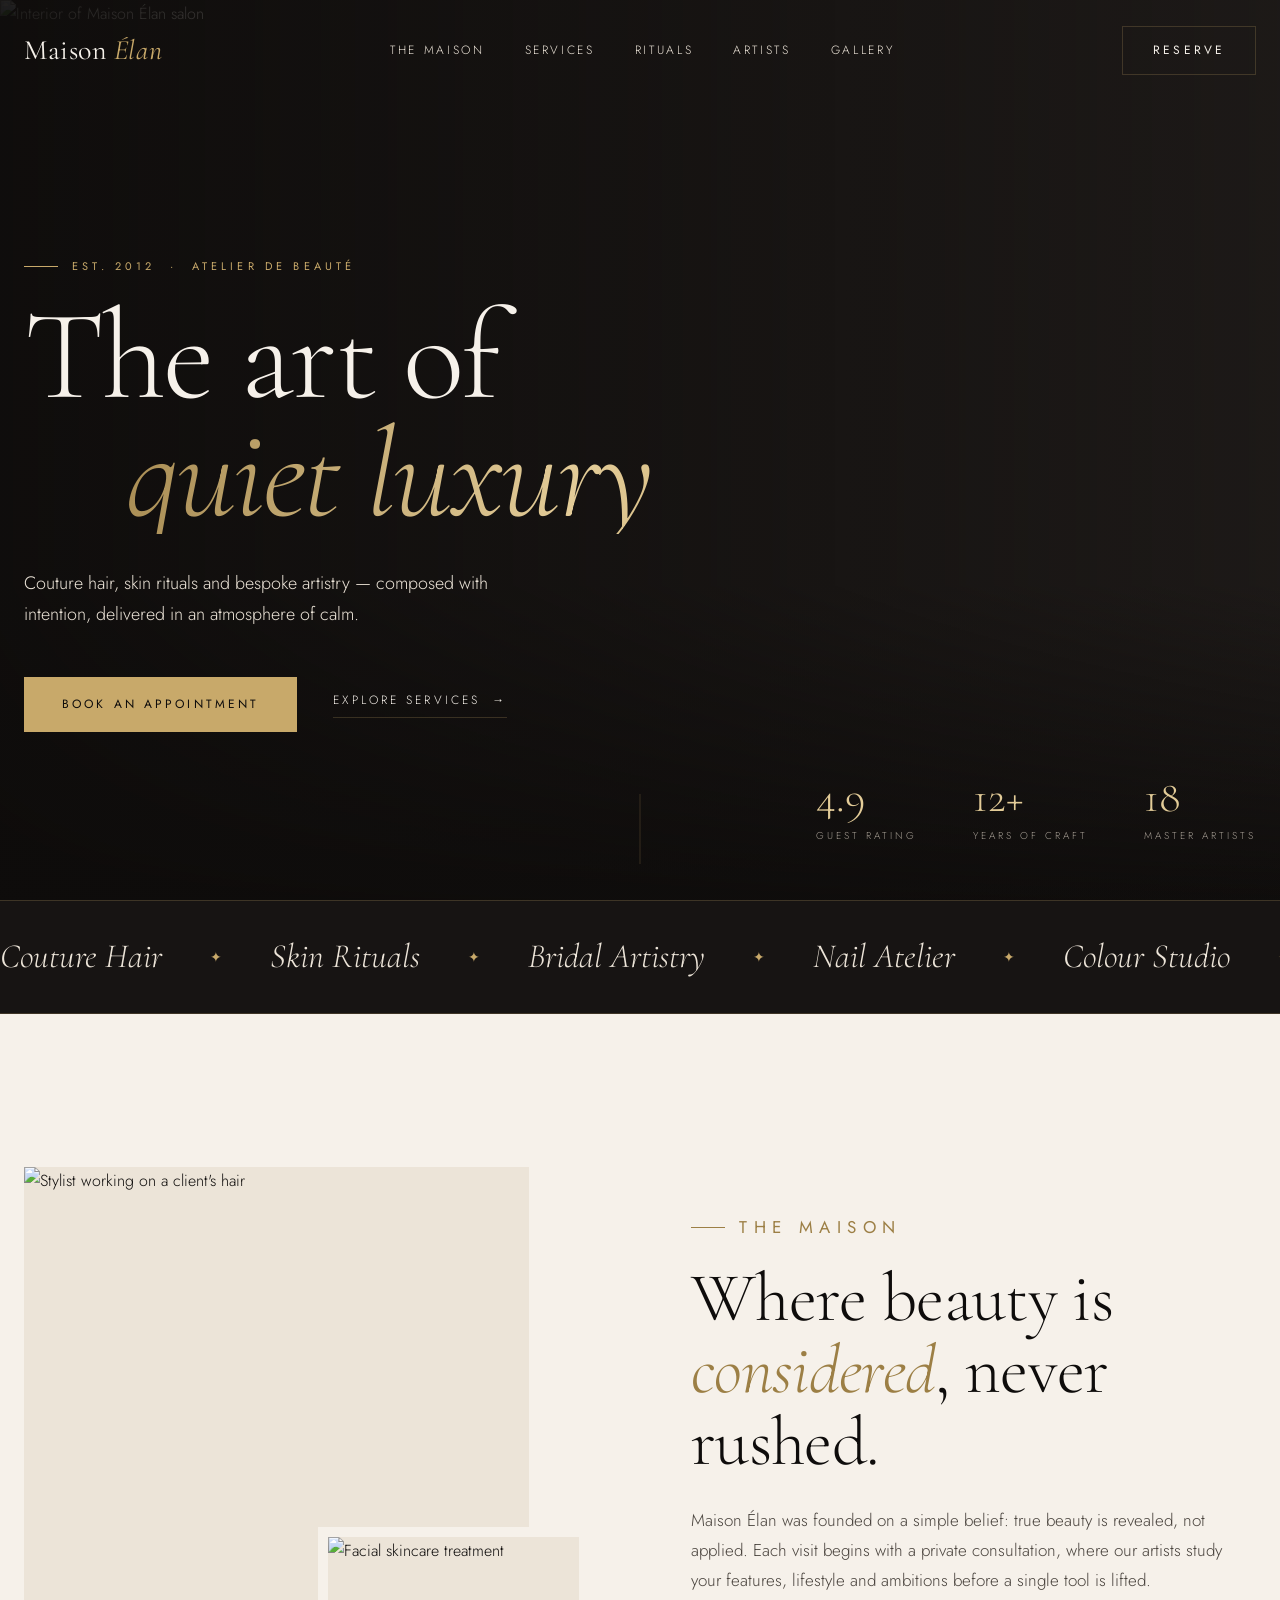
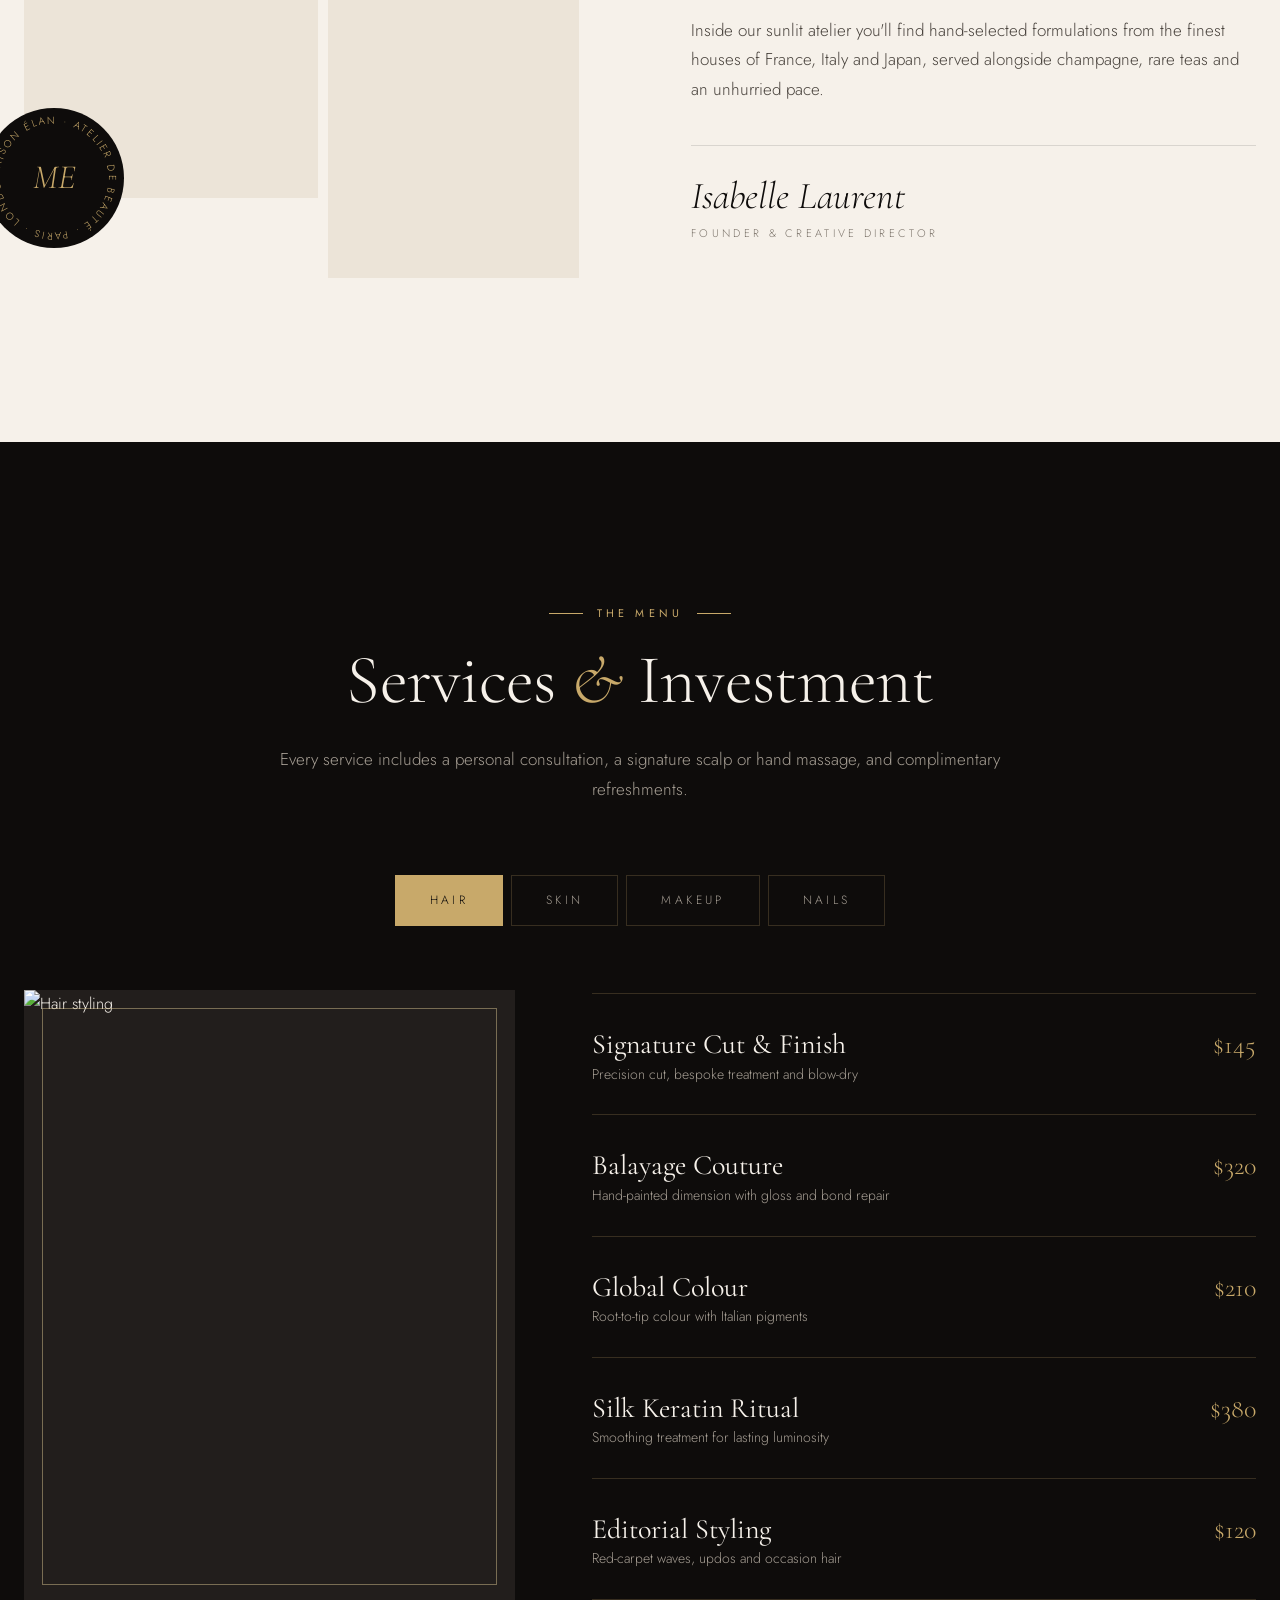
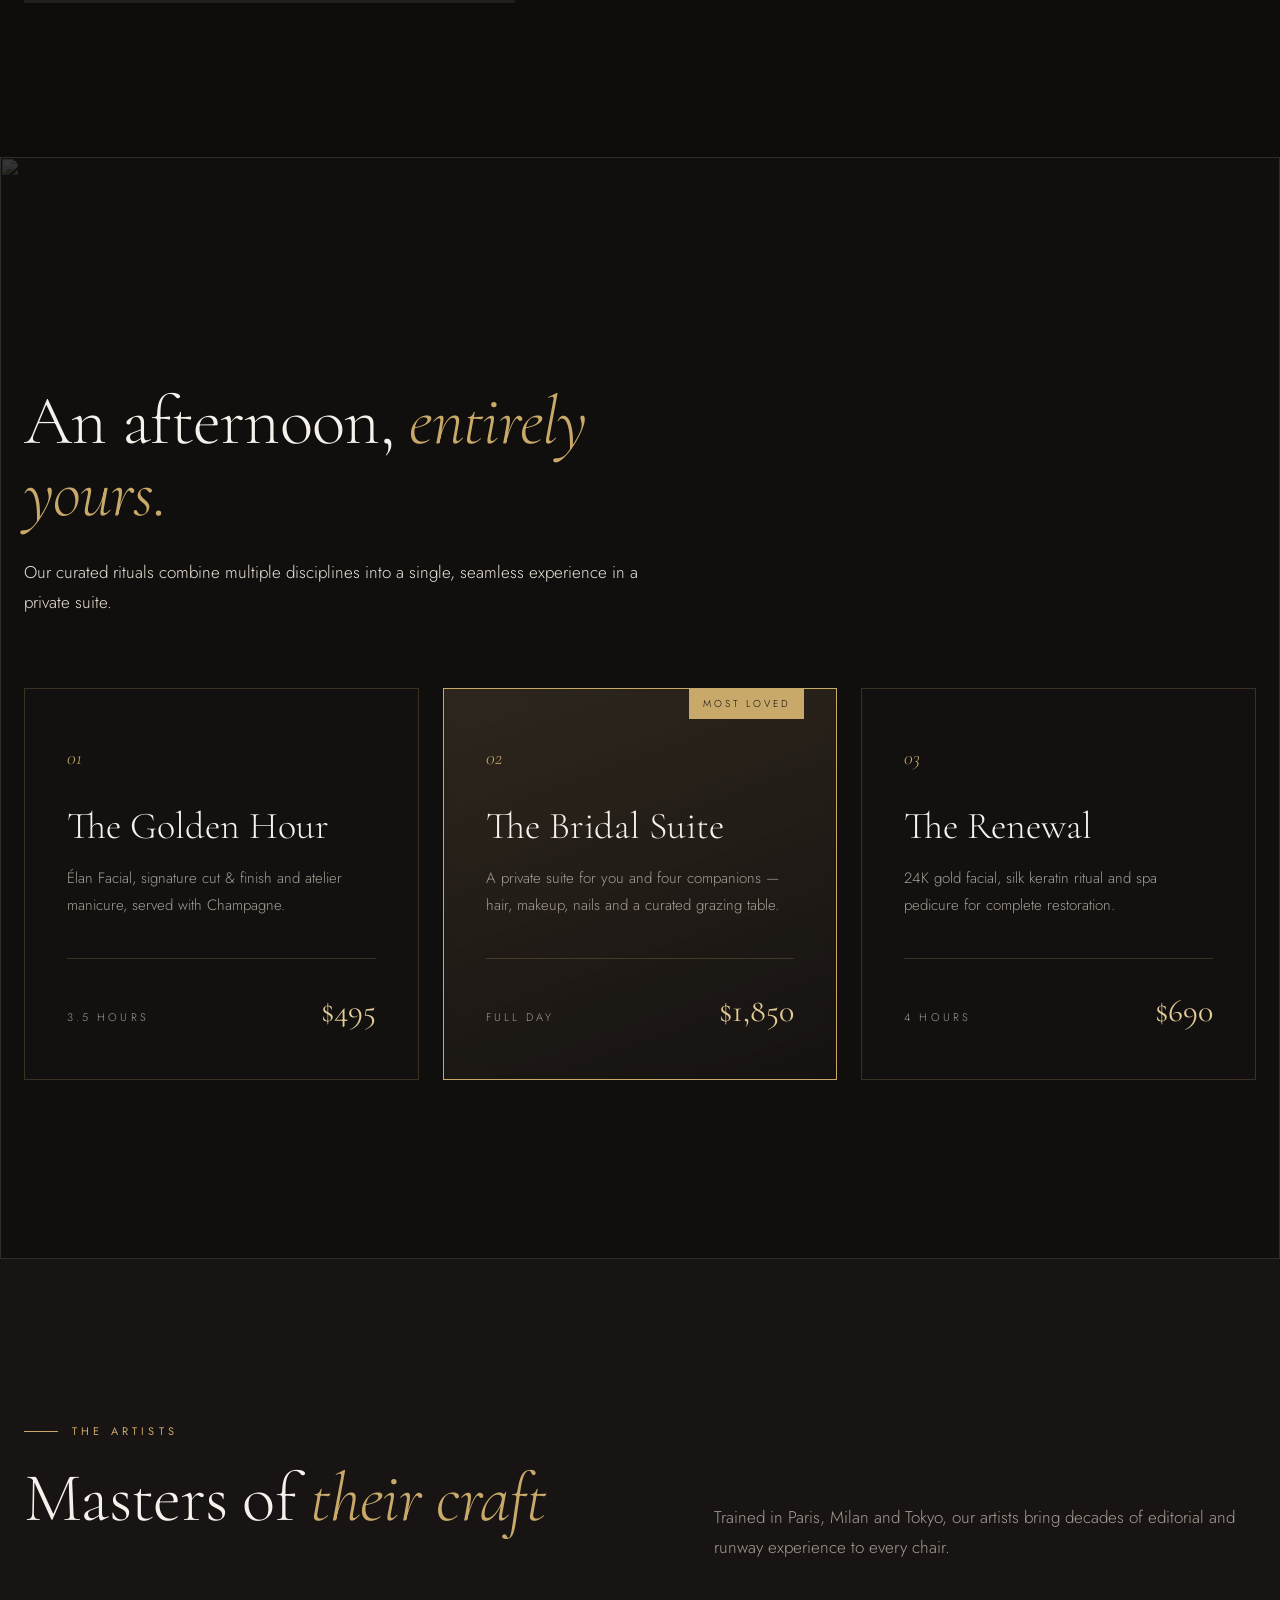
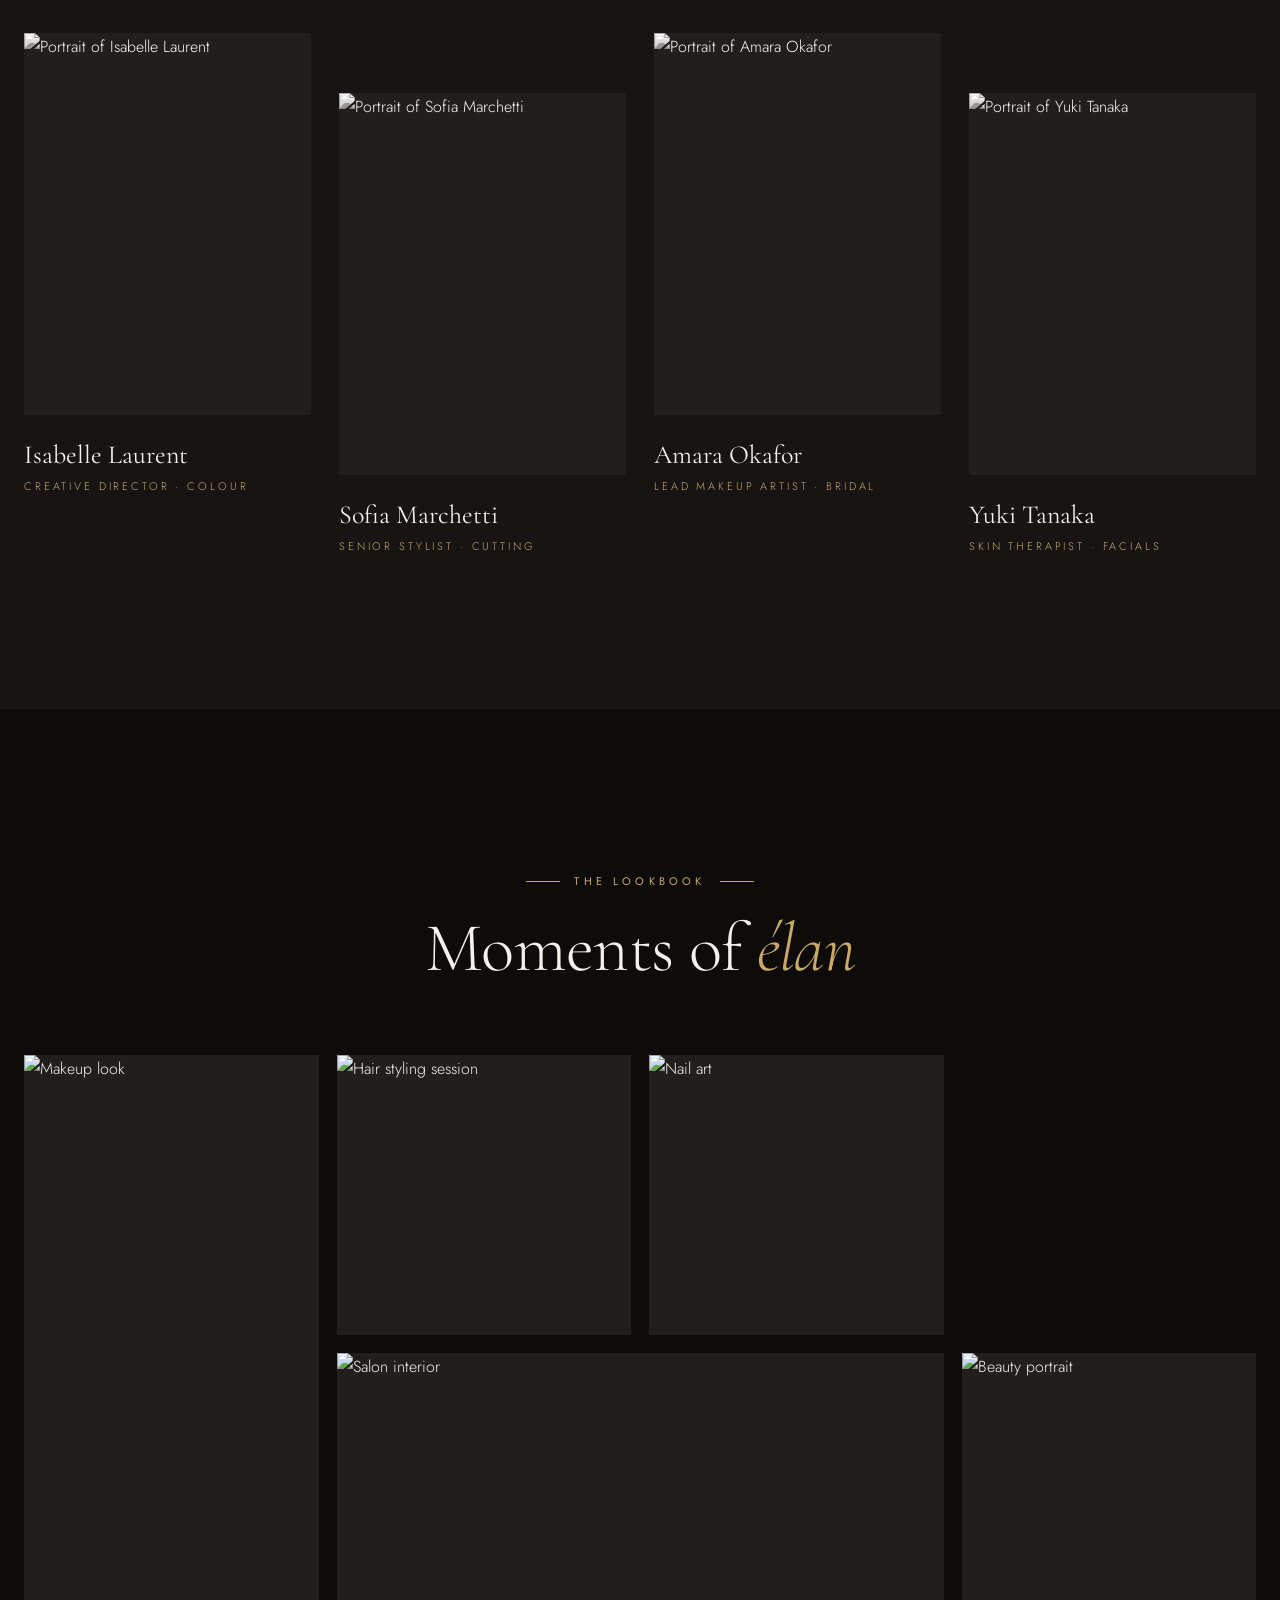
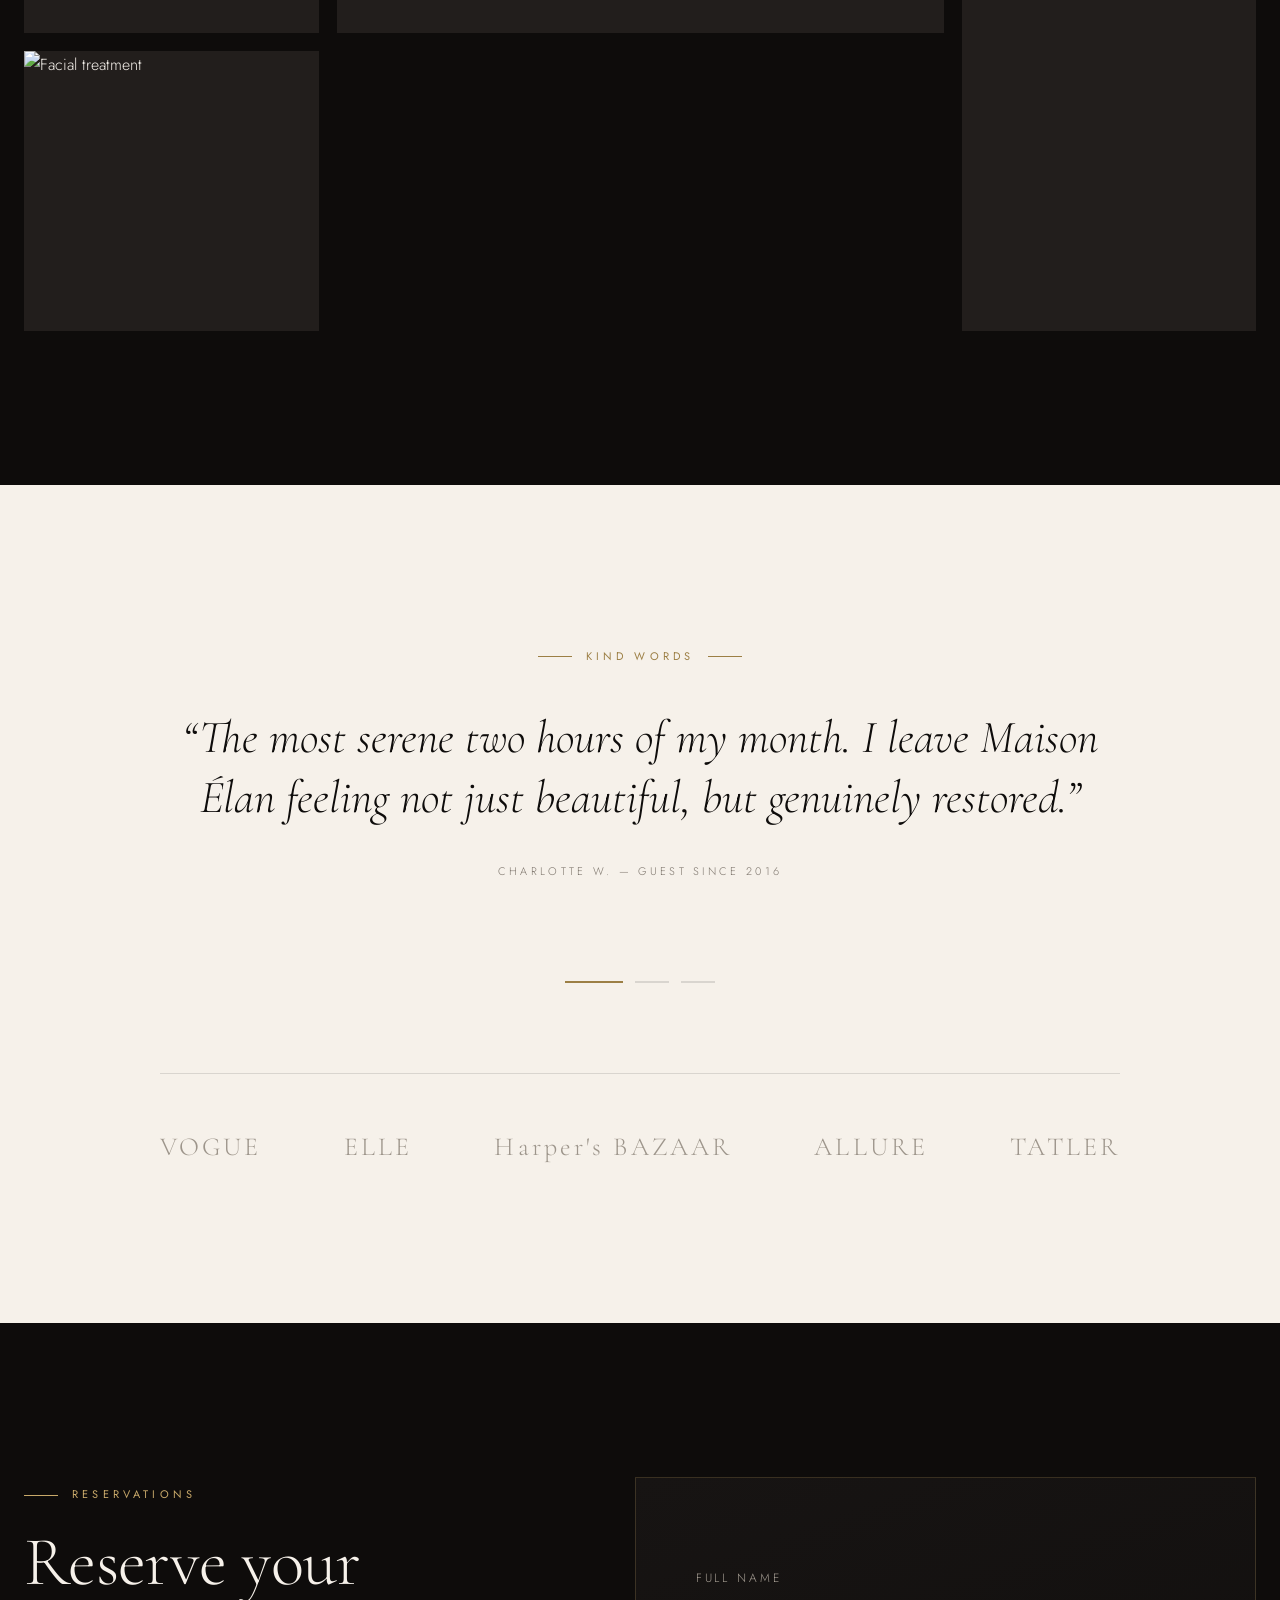
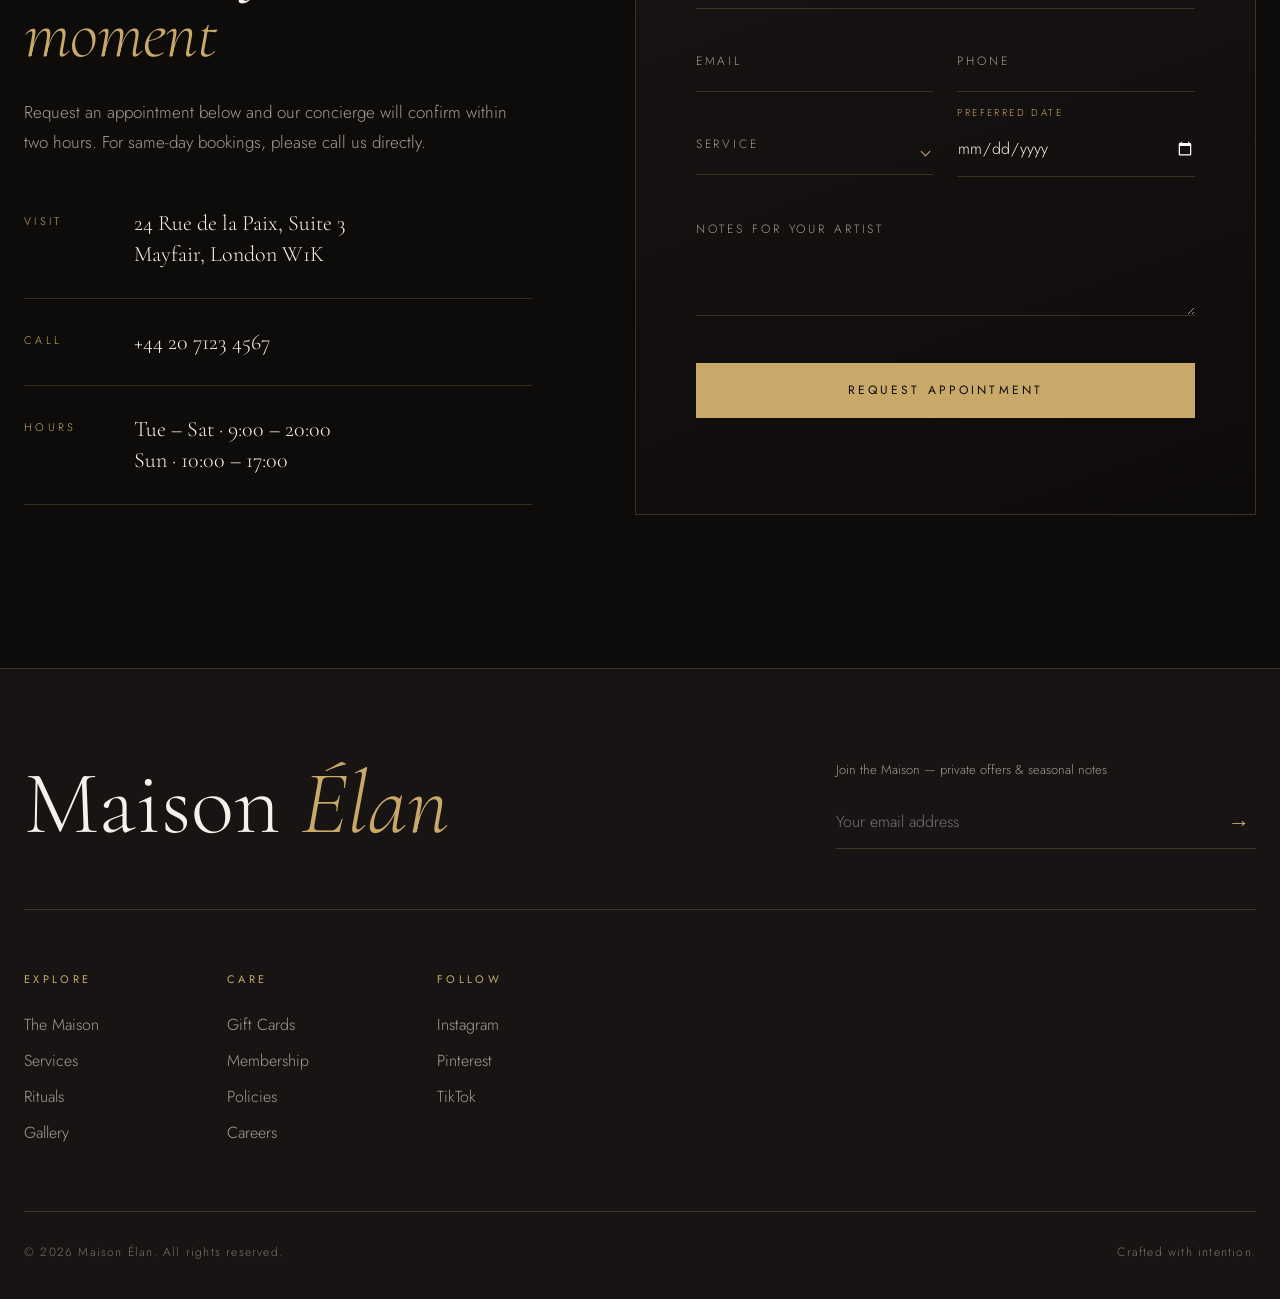
==== index.html @ ab49a427 "Add Maison Elan luxury beauty salon website" ====
<!DOCTYPE html>
<html lang="en">
<head>
  <meta charset="UTF-8" />
  <meta name="viewport" content="width=device-width, initial-scale=1.0" />
  <title>Maison Élan — Luxury Beauty Salon</title>
  <meta name="description" content="Maison Élan is a luxury beauty salon offering couture hair, skin rituals, bridal artistry and nail atelier services." />
  <link rel="preconnect" href="https://fonts.googleapis.com" />
  <link rel="preconnect" href="https://fonts.gstatic.com" crossorigin />
  <link href="https://fonts.googleapis.com/css2?family=Cormorant+Garamond:ital,wght@0,300;0,400;0,500;1,300;1,400&family=Jost:wght@300;400;500&display=swap" rel="stylesheet" />
  <link rel="stylesheet" href="styles.css" />
</head>
<body>

  <!-- Preloader -->
  <div class="preloader" id="preloader">
    <div class="preloader__mark">
      <span>M</span><em>É</em>
    </div>
  </div>

  <!-- Navigation -->
  <header class="nav" id="nav">
    <div class="nav__inner">
      <a href="#top" class="nav__logo">Maison <em>Élan</em></a>
      <nav class="nav__links" id="navLinks">
        <a href="#about">The Maison</a>
        <a href="#services">Services</a>
        <a href="#experience">Rituals</a>
        <a href="#artists">Artists</a>
        <a href="#gallery">Gallery</a>
        <a href="#booking" class="nav__cta-mobile">Reserve</a>
      </nav>
      <a href="#booking" class="btn btn--outline nav__cta">Reserve</a>
      <button class="nav__toggle" id="navToggle" aria-label="Open menu"><span></span><span></span></button>
    </div>
  </header>

  <!-- Hero -->
  <section class="hero" id="top">
    <div class="hero__media">
      <img src="https://images.unsplash.com/photo-1560066984-138dadb4c035?auto=format&fit=crop&w=2000&q=80" alt="Interior of Maison Élan salon" />
    </div>
    <div class="hero__veil"></div>
    <div class="hero__content">
      <p class="eyebrow reveal">Est. 2012 &nbsp;·&nbsp; Atelier de Beauté</p>
      <h1 class="hero__title reveal">
        <span>The art of</span>
        <em>quiet luxury</em>
      </h1>
      <p class="hero__lede reveal">Couture hair, skin rituals and bespoke artistry — composed with intention, delivered in an atmosphere of calm.</p>
      <div class="hero__actions reveal">
        <a href="#booking" class="btn btn--gold">Book an Appointment</a>
        <a href="#services" class="link-arrow">Explore Services <span>→</span></a>
      </div>
    </div>
    <div class="hero__meta">
      <div><strong>4.9</strong><span>Guest rating</span></div>
      <div><strong>12+</strong><span>Years of craft</span></div>
      <div><strong>18</strong><span>Master artists</span></div>
    </div>
    <a href="#about" class="hero__scroll" aria-label="Scroll down"><span></span></a>
  </section>

  <!-- Marquee -->
  <div class="marquee" aria-hidden="true">
    <div class="marquee__track">
      <span>Couture Hair</span><i>✦</i><span>Skin Rituals</span><i>✦</i><span>Bridal Artistry</span><i>✦</i><span>Nail Atelier</span><i>✦</i><span>Colour Studio</span><i>✦</i><span>Brow &amp; Lash</span><i>✦</i>
      <span>Couture Hair</span><i>✦</i><span>Skin Rituals</span><i>✦</i><span>Bridal Artistry</span><i>✦</i><span>Nail Atelier</span><i>✦</i><span>Colour Studio</span><i>✦</i><span>Brow &amp; Lash</span><i>✦</i>
    </div>
  </div>

  <!-- About -->
  <section class="about section" id="about">
    <div class="container about__grid">
      <div class="about__images">
        <figure class="about__img about__img--main reveal">
          <img src="https://images.unsplash.com/photo-1522337360788-8b13dee7a37e?auto=format&fit=crop&w=1000&q=80" alt="Stylist working on a client's hair" loading="lazy" />
        </figure>
        <figure class="about__img about__img--accent reveal">
          <img src="https://images.unsplash.com/photo-1570172619644-dfd03ed5d881?auto=format&fit=crop&w=700&q=80" alt="Facial skincare treatment" loading="lazy" />
        </figure>
        <div class="about__badge reveal">
          <svg viewBox="0 0 200 200" class="about__badge-ring">
            <defs><path id="circle" d="M100,100 m-78,0 a78,78 0 1,1 156,0 a78,78 0 1,1 -156,0" /></defs>
            <text><textPath href="#circle">Maison Élan · Atelier de Beauté · Paris · London ·</textPath></text>
          </svg>
          <span class="about__badge-core">ME</span>
        </div>
      </div>
      <div class="about__text">
        <p class="eyebrow reveal">The Maison</p>
        <h2 class="section-title reveal">Where beauty is <em>considered</em>, never rushed.</h2>
        <p class="reveal">Maison Élan was founded on a simple belief: true beauty is revealed, not applied. Each visit begins with a private consultation, where our artists study your features, lifestyle and ambitions before a single tool is lifted.</p>
        <p class="reveal">Inside our sunlit atelier you'll find hand-selected formulations from the finest houses of France, Italy and Japan, served alongside champagne, rare teas and an unhurried pace.</p>
        <div class="about__signature reveal">
          <div>
            <span class="script">Isabelle Laurent</span>
            <small>Founder &amp; Creative Director</small>
          </div>
        </div>
      </div>
    </div>
  </section>

  <!-- Services -->
  <section class="services section" id="services">
    <div class="container">
      <div class="section-head">
        <p class="eyebrow reveal">The Menu</p>
        <h2 class="section-title reveal">Services <em>&amp;</em> Investment</h2>
        <p class="section-sub reveal">Every service includes a personal consultation, a signature scalp or hand massage, and complimentary refreshments.</p>
      </div>

      <div class="tabs reveal" role="tablist">
        <button class="tab is-active" data-tab="hair" role="tab">Hair</button>
        <button class="tab" data-tab="skin" role="tab">Skin</button>
        <button class="tab" data-tab="makeup" role="tab">Makeup</button>
        <button class="tab" data-tab="nails" role="tab">Nails</button>
      </div>

      <div class="menu">
        <div class="menu__panel is-active" data-panel="hair">
          <div class="menu__image"><img src="https://images.unsplash.com/photo-1562322140-8baeececf3df?auto=format&fit=crop&w=900&q=80" alt="Hair styling" loading="lazy" /></div>
          <ul class="menu__list">
            <li><div><h4>Signature Cut &amp; Finish</h4><p>Precision cut, bespoke treatment and blow-dry</p></div><span class="price">$145</span></li>
            <li><div><h4>Balayage Couture</h4><p>Hand-painted dimension with gloss and bond repair</p></div><span class="price">$320</span></li>
            <li><div><h4>Global Colour</h4><p>Root-to-tip colour with Italian pigments</p></div><span class="price">$210</span></li>
            <li><div><h4>Silk Keratin Ritual</h4><p>Smoothing treatment for lasting luminosity</p></div><span class="price">$380</span></li>
            <li><div><h4>Editorial Styling</h4><p>Red-carpet waves, updos and occasion hair</p></div><span class="price">$120</span></li>
          </ul>
        </div>
        <div class="menu__panel" data-panel="skin">
          <div class="menu__image"><img src="https://images.unsplash.com/photo-1570172619644-dfd03ed5d881?auto=format&fit=crop&w=900&q=80" alt="Facial treatment" loading="lazy" /></div>
          <ul class="menu__list">
            <li><div><h4>The Élan Facial</h4><p>90-minute lifting and sculpting ritual</p></div><span class="price">$260</span></li>
            <li><div><h4>Hydra Radiance</h4><p>Deep cleanse, infusion and LED therapy</p></div><span class="price">$190</span></li>
            <li><div><h4>24K Gold Renewal</h4><p>Collagen mask with gold-leaf serum</p></div><span class="price">$340</span></li>
            <li><div><h4>Gua Sha Sculpt</h4><p>Lymphatic drainage with jade and rose quartz</p></div><span class="price">$150</span></li>
            <li><div><h4>Back Ritual</h4><p>Purifying exfoliation and hot-stone massage</p></div><span class="price">$130</span></li>
          </ul>
        </div>
        <div class="menu__panel" data-panel="makeup">
          <div class="menu__image"><img src="https://images.unsplash.com/photo-1487412947147-5cebf100ffc2?auto=format&fit=crop&w=900&q=80" alt="Makeup artistry" loading="lazy" /></div>
          <ul class="menu__list">
            <li><div><h4>Bridal Artistry</h4><p>Trial session plus wedding-day application</p></div><span class="price">$650</span></li>
            <li><div><h4>Evening Glamour</h4><p>Full-face artistry with lashes</p></div><span class="price">$180</span></li>
            <li><div><h4>Soft Luminous Look</h4><p>Natural, skin-first daytime makeup</p></div><span class="price">$125</span></li>
            <li><div><h4>Brow Architecture</h4><p>Mapping, shaping and tint</p></div><span class="price">$85</span></li>
            <li><div><h4>Private Masterclass</h4><p>One-to-one lesson with a senior artist</p></div><span class="price">$290</span></li>
          </ul>
        </div>
        <div class="menu__panel" data-panel="nails">
          <div class="menu__image"><img src="https://images.unsplash.com/photo-1604654894610-df63bc536371?auto=format&fit=crop&w=900&q=80" alt="Manicure" loading="lazy" /></div>
          <ul class="menu__list">
            <li><div><h4>Atelier Manicure</h4><p>Cuticle care, shaping and couture polish</p></div><span class="price">$75</span></li>
            <li><div><h4>Gel Couture</h4><p>Long-wear gel with hand-painted detail</p></div><span class="price">$95</span></li>
            <li><div><h4>Spa Pedicure</h4><p>Mineral soak, exfoliation and massage</p></div><span class="price">$110</span></li>
            <li><div><h4>Nail Art Studio</h4><p>Bespoke designs, chrome and gold-leaf</p></div><span class="price">from $40</span></li>
            <li><div><h4>Paraffin Ritual</h4><p>Warm paraffin wrap for silken hands</p></div><span class="price">$45</span></li>
          </ul>
        </div>
      </div>
    </div>
  </section>

  <!-- Experience -->
  <section class="experience" id="experience">
    <div class="experience__bg">
      <img src="https://images.unsplash.com/photo-1519699047748-de8e457a634e?auto=format&fit=crop&w=2000&q=80" alt="" loading="lazy" />
    </div>
    <div class="experience__veil"></div>
    <div class="container experience__inner">
      <div class="experience__intro">
        <p class="eyebrow reveal">Signature Rituals</p>
        <h2 class="section-title reveal">An afternoon, <em>entirely yours.</em></h2>
        <p class="reveal">Our curated rituals combine multiple disciplines into a single, seamless experience in a private suite.</p>
      </div>
      <div class="rituals">
        <article class="ritual reveal">
          <span class="ritual__num">01</span>
          <h3>The Golden Hour</h3>
          <p>Élan Facial, signature cut &amp; finish and atelier manicure, served with Champagne.</p>
          <div class="ritual__foot"><span>3.5 hours</span><strong>$495</strong></div>
        </article>
        <article class="ritual ritual--featured reveal">
          <span class="ritual__tag">Most Loved</span>
          <span class="ritual__num">02</span>
          <h3>The Bridal Suite</h3>
          <p>A private suite for you and four companions — hair, makeup, nails and a curated grazing table.</p>
          <div class="ritual__foot"><span>Full day</span><strong>$1,850</strong></div>
        </article>
        <article class="ritual reveal">
          <span class="ritual__num">03</span>
          <h3>The Renewal</h3>
          <p>24K gold facial, silk keratin ritual and spa pedicure for complete restoration.</p>
          <div class="ritual__foot"><span>4 hours</span><strong>$690</strong></div>
        </article>
      </div>
    </div>
  </section>

  <!-- Artists -->
  <section class="artists section" id="artists">
    <div class="container">
      <div class="section-head section-head--split">
        <div>
          <p class="eyebrow reveal">The Artists</p>
          <h2 class="section-title reveal">Masters of <em>their craft</em></h2>
        </div>
        <p class="section-sub reveal">Trained in Paris, Milan and Tokyo, our artists bring decades of editorial and runway experience to every chair.</p>
      </div>
      <div class="artists__grid">
        <article class="artist reveal">
          <div class="artist__img"><img src="https://images.unsplash.com/photo-1580618672591-eb180b1a973f?auto=format&fit=crop&w=700&q=80" alt="Portrait of Isabelle Laurent" loading="lazy" /></div>
          <h3>Isabelle Laurent</h3><p>Creative Director · Colour</p>
        </article>
        <article class="artist reveal">
          <div class="artist__img"><img src="https://images.unsplash.com/photo-1595959183082-7b570b7e08e2?auto=format&fit=crop&w=700&q=80" alt="Portrait of Sofia Marchetti" loading="lazy" /></div>
          <h3>Sofia Marchetti</h3><p>Senior Stylist · Cutting</p>
        </article>
        <article class="artist reveal">
          <div class="artist__img"><img src="https://images.unsplash.com/photo-1605497788044-5a32c7078486?auto=format&fit=crop&w=700&q=80" alt="Portrait of Amara Okafor" loading="lazy" /></div>
          <h3>Amara Okafor</h3><p>Lead Makeup Artist · Bridal</p>
        </article>
        <article class="artist reveal">
          <div class="artist__img"><img src="https://images.unsplash.com/photo-1614283233556-f35b0c801ef1?auto=format&fit=crop&w=700&q=80" alt="Portrait of Yuki Tanaka" loading="lazy" /></div>
          <h3>Yuki Tanaka</h3><p>Skin Therapist · Facials</p>
        </article>
      </div>
    </div>
  </section>

  <!-- Gallery -->
  <section class="gallery section" id="gallery">
    <div class="container">
      <div class="section-head">
        <p class="eyebrow reveal">The Lookbook</p>
        <h2 class="section-title reveal">Moments of <em>élan</em></h2>
      </div>
      <div class="gallery__grid">
        <figure class="g g--tall reveal"><img src="https://images.unsplash.com/photo-1519699047748-de8e457a634e?auto=format&fit=crop&w=800&q=80" alt="Makeup look" loading="lazy" /></figure>
        <figure class="g reveal"><img src="https://images.unsplash.com/photo-1522337360788-8b13dee7a37e?auto=format&fit=crop&w=800&q=80" alt="Hair styling session" loading="lazy" /></figure>
        <figure class="g reveal"><img src="https://images.unsplash.com/photo-1604654894610-df63bc536371?auto=format&fit=crop&w=800&q=80" alt="Nail art" loading="lazy" /></figure>
        <figure class="g g--wide reveal"><img src="https://images.unsplash.com/photo-1600948836101-f9ffda59d250?auto=format&fit=crop&w=1200&q=80" alt="Salon interior" loading="lazy" /></figure>
        <figure class="g g--tall reveal"><img src="https://images.unsplash.com/photo-1487412947147-5cebf100ffc2?auto=format&fit=crop&w=800&q=80" alt="Beauty portrait" loading="lazy" /></figure>
        <figure class="g reveal"><img src="https://images.unsplash.com/photo-1570172619644-dfd03ed5d881?auto=format&fit=crop&w=800&q=80" alt="Facial treatment" loading="lazy" /></figure>
      </div>
    </div>
  </section>

  <!-- Testimonials -->
  <section class="testimonials section">
    <div class="container testimonials__inner">
      <p class="eyebrow reveal">Kind Words</p>
      <div class="quote-slider reveal" id="quoteSlider">
        <blockquote class="quote is-active">
          <p>“The most serene two hours of my month. I leave Maison Élan feeling not just beautiful, but genuinely restored.”</p>
          <cite>Charlotte W. — Guest since 2016</cite>
        </blockquote>
        <blockquote class="quote">
          <p>“Amara created the bridal look I'd dreamed of, and somehow made the morning of my wedding the calmest part of the day.”</p>
          <cite>Priya S. — Bridal Suite</cite>
        </blockquote>
        <blockquote class="quote">
          <p>“Isabelle understands colour like a painter. Years later, I still get stopped in the street and asked who does my hair.”</p>
          <cite>Elena R. — Balayage Couture</cite>
        </blockquote>
      </div>
      <div class="quote-dots" id="quoteDots">
        <button class="is-active" aria-label="Testimonial 1"></button>
        <button aria-label="Testimonial 2"></button>
        <button aria-label="Testimonial 3"></button>
      </div>
      <div class="press reveal">
        <span>VOGUE</span><span>ELLE</span><span>Harper's BAZAAR</span><span>ALLURE</span><span>TATLER</span>
      </div>
    </div>
  </section>

  <!-- Booking -->
  <section class="booking section" id="booking">
    <div class="container booking__grid">
      <div class="booking__info">
        <p class="eyebrow reveal">Reservations</p>
        <h2 class="section-title reveal">Reserve your <em>moment</em></h2>
        <p class="reveal">Request an appointment below and our concierge will confirm within two hours. For same-day bookings, please call us directly.</p>
        <ul class="booking__details reveal">
          <li><small>Visit</small><span>24 Rue de la Paix, Suite 3<br />Mayfair, London W1K</span></li>
          <li><small>Call</small><span><a href="tel:+442071234567">+44 20 7123 4567</a></span></li>
          <li><small>Hours</small><span>Tue – Sat · 9:00 – 20:00<br />Sun · 10:00 – 17:00</span></li>
        </ul>
      </div>
      <form class="booking__form reveal" id="bookingForm" novalidate>
        <div class="field">
          <input type="text" id="name" name="name" placeholder=" " required />
          <label for="name">Full Name</label>
        </div>
        <div class="field-row">
          <div class="field">
            <input type="email" id="email" name="email" placeholder=" " required />
            <label for="email">Email</label>
          </div>
          <div class="field">
            <input type="tel" id="phone" name="phone" placeholder=" " />
            <label for="phone">Phone</label>
          </div>
        </div>
        <div class="field-row">
          <div class="field field--select">
            <select id="service" name="service" required>
              <option value="" disabled selected hidden></option>
              <option>Hair</option>
              <option>Skin</option>
              <option>Makeup</option>
              <option>Nails</option>
              <option>Signature Ritual</option>
            </select>
            <label for="service">Service</label>
          </div>
          <div class="field">
            <input type="date" id="date" name="date" required />
            <label for="date" class="is-fixed">Preferred Date</label>
          </div>
        </div>
        <div class="field">
          <textarea id="notes" name="notes" rows="3" placeholder=" "></textarea>
          <label for="notes">Notes for your artist</label>
        </div>
        <button type="submit" class="btn btn--gold btn--block">Request Appointment</button>
        <p class="form-msg" id="formMsg" role="status"></p>
      </form>
    </div>
  </section>

  <!-- Footer -->
  <footer class="footer">
    <div class="container">
      <div class="footer__top">
        <a href="#top" class="footer__logo">Maison <em>Élan</em></a>
        <form class="newsletter" id="newsletter">
          <label for="nl">Join the Maison — private offers &amp; seasonal notes</label>
          <div class="newsletter__row">
            <input type="email" id="nl" placeholder="Your email address" required />
            <button type="submit" aria-label="Subscribe">→</button>
          </div>
        </form>
      </div>
      <div class="footer__cols">
        <div><h5>Explore</h5><a href="#about">The Maison</a><a href="#services">Services</a><a href="#experience">Rituals</a><a href="#gallery">Gallery</a></div>
        <div><h5>Care</h5><a href="#">Gift Cards</a><a href="#">Membership</a><a href="#">Policies</a><a href="#">Careers</a></div>
        <div><h5>Follow</h5><a href="#">Instagram</a><a href="#">Pinterest</a><a href="#">TikTok</a></div>
      </div>
      <div class="footer__bottom">
        <span>© <span id="year"></span> Maison Élan. All rights reserved.</span>
        <span>Crafted with intention.</span>
      </div>
    </div>
  </footer>

  <script src="script.js"></script>
</body>
</html>
---- styles.css ----
/* =========================================================
   Maison Élan — Luxury Beauty Salon
   ========================================================= */

:root {
  --ink: #0e0c0b;
  --ink-2: #171413;
  --ink-3: #221e1c;
  --cream: #f6f1ea;
  --cream-2: #ece4d8;
  --stone: #a59d93;
  --muted: #7d756c;
  --gold: #c8a96a;
  --gold-2: #e3cc98;
  --gold-deep: #9c7f45;
  --line: rgba(200, 169, 106, 0.22);
  --line-dark: rgba(14, 12, 11, 0.12);

  --serif: "Cormorant Garamond", "Times New Roman", serif;
  --sans: "Jost", "Helvetica Neue", Arial, sans-serif;

  --ease: cubic-bezier(0.22, 1, 0.36, 1);
  --container: 1240px;
}

*, *::before, *::after { box-sizing: border-box; margin: 0; padding: 0; }

html { scroll-behavior: smooth; }

body {
  font-family: var(--sans);
  font-weight: 300;
  font-size: 16px;
  line-height: 1.75;
  color: var(--cream);
  background: var(--ink);
  -webkit-font-smoothing: antialiased;
  overflow-x: hidden;
}

img { display: block; width: 100%; height: 100%; object-fit: cover; }
a { color: inherit; text-decoration: none; }
button { font: inherit; color: inherit; background: none; border: 0; cursor: pointer; }
em { font-style: italic; }

::selection { background: var(--gold); color: var(--ink); }

.container { width: min(var(--container), 100% - 48px); margin-inline: auto; }
.section { padding: clamp(90px, 12vw, 160px) 0; }

/* ---------- Typography ---------- */
.eyebrow {
  font-size: 11px;
  letter-spacing: 0.38em;
  text-transform: uppercase;
  color: var(--gold);
  font-weight: 400;
  margin-bottom: 22px;
  display: inline-flex;
  align-items: center;
  gap: 14px;
}
.eyebrow::before { content: ""; width: 34px; height: 1px; background: currentColor; }

.section-title {
  font-family: var(--serif);
  font-weight: 300;
  font-size: clamp(40px, 5.4vw, 72px);
  line-height: 1.04;
  letter-spacing: -0.01em;
  margin-bottom: 28px;
}
.section-title em { color: var(--gold); font-weight: 300; }

.section-head { text-align: center; max-width: 720px; margin: 0 auto 70px; }
.section-head .eyebrow::after { content: ""; width: 34px; height: 1px; background: currentColor; }
.section-head--split {
  text-align: left; max-width: none;
  display: grid; grid-template-columns: 1.2fr 1fr; gap: 40px; align-items: end;
}
.section-head--split .eyebrow::after { display: none; }
.section-sub { color: var(--stone); font-size: 17px; }

/* ---------- Buttons ---------- */
.btn {
  display: inline-flex; align-items: center; justify-content: center;
  padding: 17px 38px;
  font-size: 12px;
  letter-spacing: 0.26em;
  text-transform: uppercase;
  font-weight: 400;
  position: relative;
  overflow: hidden;
  transition: color .5s var(--ease), border-color .5s var(--ease);
  isolation: isolate;
}
.btn::before {
  content: ""; position: absolute; inset: 0; z-index: -1;
  transform: scaleX(0); transform-origin: right;
  transition: transform .6s var(--ease);
}
.btn:hover::before { transform: scaleX(1); transform-origin: left; }

.btn--gold { background: var(--gold); color: var(--ink); }
.btn--gold::before { background: var(--cream); }

.btn--outline { border: 1px solid var(--line); color: var(--cream); padding: 13px 30px; }
.btn--outline::before { background: var(--gold); }
.btn--outline:hover { color: var(--ink); border-color: var(--gold); }

.btn--block { width: 100%; }

.link-arrow {
  font-size: 12px; letter-spacing: 0.26em; text-transform: uppercase;
  display: inline-flex; gap: 12px; align-items: center;
  border-bottom: 1px solid var(--line); padding-bottom: 6px;
  transition: border-color .4s, gap .4s var(--ease);
}
.link-arrow:hover { border-color: var(--gold); gap: 20px; }

/* ---------- Preloader ---------- */
.preloader {
  position: fixed; inset: 0; z-index: 999;
  background: var(--ink);
  display: grid; place-items: center;
  transition: opacity .9s var(--ease), visibility .9s;
}
.preloader.is-done { opacity: 0; visibility: hidden; }
.preloader__mark {
  font-family: var(--serif); font-size: 64px; font-weight: 300; color: var(--gold);
  display: flex; gap: 2px;
  animation: breathe 1.6s var(--ease) infinite alternate;
}
.preloader__mark em { color: var(--cream); }
@keyframes breathe { from { opacity: .35; letter-spacing: 0; } to { opacity: 1; letter-spacing: .08em; } }

/* ---------- Navigation ---------- */
.nav {
  position: fixed; top: 0; left: 0; right: 0; z-index: 100;
  padding: 26px 0;
  transition: padding .5s var(--ease), background .5s var(--ease), border-color .5s;
  border-bottom: 1px solid transparent;
}
/* Blur lives on a pseudo-element so it doesn't trap the fixed mobile menu */
.nav::before {
  content: ""; position: absolute; inset: 0; z-index: -2;
  background: rgba(14, 12, 11, 0.82);
  backdrop-filter: blur(14px);
  -webkit-backdrop-filter: blur(14px);
  opacity: 0; transition: opacity .5s var(--ease);
}
.nav.is-scrolled { padding: 14px 0; border-color: var(--line); }
.nav.is-scrolled::before { opacity: 1; }
.nav__inner {
  width: min(1400px, 100% - 48px); margin-inline: auto;
  display: flex; align-items: center; justify-content: space-between; gap: 30px;
}
.nav__logo {
  font-family: var(--serif); font-size: 28px; font-weight: 400; letter-spacing: 0.02em;
}
.nav__logo em { color: var(--gold); }
.nav__links { display: flex; gap: 40px; }
.nav__links a {
  font-size: 12px; letter-spacing: 0.22em; text-transform: uppercase;
  position: relative; padding: 4px 0; color: var(--cream-2);
}
.nav__links a::after {
  content: ""; position: absolute; left: 0; bottom: 0; height: 1px; width: 100%;
  background: var(--gold); transform: scaleX(0); transform-origin: right;
  transition: transform .5s var(--ease);
}
.nav__links a:hover::after { transform: scaleX(1); transform-origin: left; }
.nav__cta-mobile { display: none; }
.nav__toggle { display: none; width: 34px; height: 20px; position: relative; }
.nav__toggle span {
  position: absolute; left: 0; right: 0; height: 1px; background: var(--cream);
  transition: transform .5s var(--ease), top .5s var(--ease);
}
.nav__toggle span:first-child { top: 5px; }
.nav__toggle span:last-child { top: 14px; }
.nav__toggle.is-open span:first-child { top: 10px; transform: rotate(45deg); }
.nav__toggle.is-open span:last-child { top: 10px; transform: rotate(-45deg); }

/* ---------- Hero ---------- */
.hero {
  position: relative; min-height: 100vh; min-height: 100svh;
  display: flex; align-items: center;
  overflow: hidden;
}
.hero__media { position: absolute; inset: 0; background: var(--ink-3); }
.hero__media img {
  transform: scale(1.12);
  animation: heroZoom 14s var(--ease) forwards;
  filter: saturate(0.85);
}
@keyframes heroZoom { to { transform: scale(1); } }
.hero__veil {
  position: absolute; inset: 0;
  background:
    linear-gradient(90deg, rgba(14,12,11,.92) 0%, rgba(14,12,11,.65) 45%, rgba(14,12,11,.25) 100%),
    linear-gradient(0deg, rgba(14,12,11,.9) 0%, transparent 35%);
}
.hero__content {
  position: relative; z-index: 2;
  width: min(1400px, 100% - 48px); margin-inline: auto;
  padding-top: 80px;
}
.hero__title {
  font-family: var(--serif); font-weight: 300;
  font-size: clamp(56px, 10vw, 148px);
  line-height: .92; letter-spacing: -0.02em;
  margin-bottom: 34px;
}
.hero__title span { display: block; }
.hero__title em {
  display: block; color: var(--gold); padding-left: clamp(0px, 8vw, 140px);
  background: linear-gradient(100deg, var(--gold-deep), var(--gold-2) 45%, var(--gold) 70%);
  -webkit-background-clip: text; background-clip: text; -webkit-text-fill-color: transparent;
}
.hero__lede { max-width: 470px; color: var(--cream-2); font-size: 18px; margin-bottom: 46px; }
.hero__actions { display: flex; flex-wrap: wrap; align-items: center; gap: 36px; }

.hero__meta {
  position: absolute; z-index: 2; right: max(24px, calc((100vw - 1400px) / 2)); bottom: 56px;
  display: flex; gap: 56px;
}
.hero__meta div { display: flex; flex-direction: column; }
.hero__meta strong { font-family: var(--serif); font-weight: 300; font-size: 44px; line-height: 1; color: var(--gold-2); }
.hero__meta span { font-size: 10px; letter-spacing: .3em; text-transform: uppercase; color: var(--stone); margin-top: 8px; }

.hero__scroll {
  position: absolute; z-index: 2; left: 50%; bottom: 36px; transform: translateX(-50%);
  width: 1px; height: 70px; background: var(--line); overflow: hidden;
}
.hero__scroll span {
  position: absolute; left: 0; top: -40%; width: 1px; height: 40%; background: var(--gold);
  animation: scrollLine 2.2s var(--ease) infinite;
}
@keyframes scrollLine { to { top: 100%; } }

/* ---------- Marquee ---------- */
.marquee {
  border-block: 1px solid var(--line);
  padding: 26px 0; overflow: hidden; background: var(--ink-2);
}
.marquee__track {
  display: flex; gap: 48px; width: max-content; align-items: center;
  animation: marquee 38s linear infinite;
}
.marquee span {
  font-family: var(--serif); font-style: italic; font-size: 34px; font-weight: 300;
  color: var(--cream-2); white-space: nowrap;
}
.marquee i { color: var(--gold); font-style: normal; font-size: 14px; }
@keyframes marquee { to { transform: translateX(-50%); } }

/* ---------- About ---------- */
.about { background: var(--cream); color: var(--ink); }
.about .section-title em, .about .eyebrow { color: var(--gold-deep); }
.about__grid { display: grid; grid-template-columns: 1fr 1fr; gap: clamp(50px, 8vw, 120px); align-items: center; }
.about__images { position: relative; padding: 0 60px 90px 0; }
.about__img { overflow: hidden; background: var(--cream-2); }
.about__img--main { aspect-ratio: 4 / 5; }
.about__img--accent {
  position: absolute; right: 0; bottom: 0; width: 48%; aspect-ratio: 3 / 4;
  border: 10px solid var(--cream);
}
.about__img img { transition: transform 1.4s var(--ease); }
.about__img:hover img { transform: scale(1.06); }
.about__badge {
  position: absolute; left: -40px; bottom: 40px; width: 140px; height: 140px;
  display: grid; place-items: center;
  background: var(--ink); border-radius: 50%; color: var(--gold);
}
.about__badge-ring { position: absolute; inset: 0; width: 100%; height: 100%; animation: spin 22s linear infinite; }
.about__badge-ring text { fill: var(--gold); font-size: 14.5px; letter-spacing: 3.4px; text-transform: uppercase; font-family: var(--sans); }
.about__badge-core { font-family: var(--serif); font-size: 34px; font-style: italic; }
@keyframes spin { to { transform: rotate(360deg); } }

.about__text p { color: #4a443e; margin-bottom: 20px; font-size: 17px; }
.about__signature { margin-top: 40px; padding-top: 30px; border-top: 1px solid var(--line-dark); }
.script { font-family: var(--serif); font-style: italic; font-size: 38px; display: block; line-height: 1.1; }
.about__signature small { font-size: 11px; letter-spacing: .3em; text-transform: uppercase; color: var(--muted); }

/* ---------- Services ---------- */
.services { background: var(--ink); }
.tabs {
  display: flex; justify-content: center; gap: 8px; margin-bottom: 64px; flex-wrap: wrap;
}
.tab {
  font-size: 12px; letter-spacing: .28em; text-transform: uppercase;
  padding: 14px 34px; border: 1px solid var(--line); color: var(--stone);
  transition: all .45s var(--ease);
}
.tab:hover { color: var(--cream); border-color: var(--gold); }
.tab.is-active { background: var(--gold); color: var(--ink); border-color: var(--gold); }

.menu { position: relative; }
.menu__panel {
  display: none; grid-template-columns: 0.85fr 1.15fr; gap: clamp(40px, 6vw, 90px); align-items: center;
}
.menu__panel.is-active { display: grid; animation: fadeUp .8s var(--ease); }
@keyframes fadeUp { from { opacity: 0; transform: translateY(24px); } to { opacity: 1; transform: none; } }
.menu__image { aspect-ratio: 4 / 5; overflow: hidden; background: var(--ink-3); position: relative; }
.menu__image::after {
  content: ""; position: absolute; inset: 18px; border: 1px solid rgba(227, 204, 152, .45); pointer-events: none;
}
.menu__list { list-style: none; }
.menu__list li {
  display: flex; justify-content: space-between; align-items: baseline; gap: 24px;
  padding: 28px 0; border-bottom: 1px solid var(--line);
  transition: padding .5s var(--ease);
}
.menu__list li:first-child { border-top: 1px solid var(--line); }
.menu__list li:hover { padding-left: 14px; }
.menu__list h4 { font-family: var(--serif); font-size: 28px; font-weight: 400; line-height: 1.2; }
.menu__list p { color: var(--stone); font-size: 14px; }
.price { font-family: var(--serif); font-size: 26px; color: var(--gold); white-space: nowrap; }

/* ---------- Experience ---------- */
.experience { position: relative; padding: clamp(110px, 14vw, 180px) 0; overflow: hidden; }
.experience__bg { position: absolute; inset: 0; background: var(--ink-3); }
.experience__bg img { filter: grayscale(0.4); }
.experience__veil { position: absolute; inset: 0; background: rgba(14, 12, 11, .82); }
.experience__inner { position: relative; z-index: 1; }
.experience__intro { max-width: 620px; margin-bottom: 70px; }
.experience__intro p:not(.eyebrow) { color: var(--cream-2); font-size: 17px; }
.rituals { display: grid; grid-template-columns: repeat(3, 1fr); gap: 24px; }
.ritual {
  position: relative; padding: 52px 42px 40px;
  border: 1px solid var(--line);
  background: rgba(23, 20, 19, .55);
  backdrop-filter: blur(6px);
  display: flex; flex-direction: column;
  transition: transform .7s var(--ease), border-color .5s, background .5s;
}
.ritual:hover { transform: translateY(-10px); border-color: var(--gold); background: rgba(23, 20, 19, .8); }
.ritual--featured { border-color: var(--gold); background: linear-gradient(160deg, rgba(200,169,106,.16), rgba(23,20,19,.7)); }
.ritual__tag {
  position: absolute; top: -1px; right: 32px;
  background: var(--gold); color: var(--ink);
  font-size: 10px; letter-spacing: .28em; text-transform: uppercase; padding: 7px 14px;
}
.ritual__num { font-family: var(--serif); font-style: italic; font-size: 20px; color: var(--gold); margin-bottom: 30px; }
.ritual h3 { font-family: var(--serif); font-weight: 300; font-size: 38px; line-height: 1.1; margin-bottom: 18px; }
.ritual p { color: var(--stone); font-size: 15px; flex: 1; }
.ritual__foot {
  display: flex; justify-content: space-between; align-items: baseline;
  margin-top: 40px; padding-top: 24px; border-top: 1px solid var(--line);
}
.ritual__foot span { font-size: 11px; letter-spacing: .28em; text-transform: uppercase; color: var(--stone); }
.ritual__foot strong { font-family: var(--serif); font-weight: 400; font-size: 32px; color: var(--gold-2); }

/* ---------- Artists ---------- */
.artists { background: var(--ink-2); }
.artists__grid { display: grid; grid-template-columns: repeat(4, 1fr); gap: 28px; }
.artist__img {
  aspect-ratio: 3 / 4; overflow: hidden; margin-bottom: 24px; background: var(--ink-3);
  position: relative;
}
.artist__img img { filter: grayscale(1) contrast(1.05); transition: filter .9s var(--ease), transform 1.2s var(--ease); }
.artist:hover .artist__img img { filter: grayscale(0); transform: scale(1.05); }
.artist h3 { font-family: var(--serif); font-weight: 400; font-size: 26px; line-height: 1.2; }
.artist p { font-size: 11px; letter-spacing: .26em; text-transform: uppercase; color: var(--gold); margin-top: 6px; }
.artist:nth-child(even) { margin-top: 60px; }

/* ---------- Gallery ---------- */
.gallery { background: var(--ink); }
.gallery__grid {
  display: grid; grid-template-columns: repeat(4, 1fr); grid-auto-rows: 280px; gap: 18px;
}
.g { overflow: hidden; position: relative; background: var(--ink-3); }
.g--tall { grid-row: span 2; }
.g--wide { grid-column: span 2; }
.g img { transition: transform 1.4s var(--ease), filter .8s; filter: saturate(.85); }
.g::after {
  content: ""; position: absolute; inset: 0;
  background: linear-gradient(0deg, rgba(14,12,11,.55), transparent 50%);
  opacity: 0; transition: opacity .6s;
}
.g:hover img { transform: scale(1.07); filter: saturate(1); }
.g:hover::after { opacity: 1; }

/* ---------- Testimonials ---------- */
.testimonials { background: var(--cream); color: var(--ink); text-align: center; }
.testimonials .eyebrow { color: var(--gold-deep); }
.testimonials .eyebrow::after { content: ""; width: 34px; height: 1px; background: currentColor; }
.testimonials__inner { max-width: 960px; }
.quote-slider { display: grid; margin: 20px 0 40px; }
.quote {
  grid-area: 1 / 1; opacity: 0; visibility: hidden;
  transform: translateY(16px);
  transition: opacity .9s var(--ease), transform .9s var(--ease), visibility .9s;
}
.quote.is-active { opacity: 1; visibility: visible; transform: none; }
.quote p {
  font-family: var(--serif); font-weight: 300; font-style: italic;
  font-size: clamp(28px, 3.6vw, 46px); line-height: 1.3;
}
.quote cite {
  display: block; margin-top: 34px; font-style: normal;
  font-size: 11px; letter-spacing: .3em; text-transform: uppercase; color: var(--muted);
}
.quote-dots { display: flex; justify-content: center; gap: 12px; margin-bottom: 90px; }
.quote-dots button { width: 34px; height: 2px; background: var(--line-dark); transition: background .4s, width .4s var(--ease); padding: 0; }
.quote-dots button.is-active { background: var(--gold-deep); width: 58px; }
.press {
  display: flex; justify-content: space-between; align-items: center; flex-wrap: wrap; gap: 30px;
  padding-top: 50px; border-top: 1px solid var(--line-dark);
}
.press span { font-family: var(--serif); font-size: 26px; letter-spacing: .12em; color: #9d958b; transition: color .4s; }
.press span:hover { color: var(--ink); }

/* ---------- Booking ---------- */
.booking { background: var(--ink); position: relative; }
.booking__grid { display: grid; grid-template-columns: 0.9fr 1.1fr; gap: clamp(50px, 8vw, 120px); }
.booking__info > p:not(.eyebrow) { color: var(--stone); font-size: 17px; }
.booking__details { list-style: none; margin-top: 50px; display: grid; gap: 28px; }
.booking__details li { display: grid; grid-template-columns: 90px 1fr; gap: 20px; padding-bottom: 28px; border-bottom: 1px solid var(--line); }
.booking__details small { font-size: 11px; letter-spacing: .3em; text-transform: uppercase; color: var(--gold); padding-top: 4px; }
.booking__details span { font-family: var(--serif); font-size: 22px; line-height: 1.4; }
.booking__details a:hover { color: var(--gold); }

.booking__form {
  padding: clamp(32px, 5vw, 60px);
  border: 1px solid var(--line);
  background: linear-gradient(160deg, var(--ink-2), var(--ink));
  display: grid; gap: 12px; align-content: start;
}
.field-row { display: grid; grid-template-columns: 1fr 1fr; gap: 24px; }
.field { position: relative; padding-top: 18px; }
.field input, .field select, .field textarea {
  width: 100%; background: transparent; border: 0; border-bottom: 1px solid var(--line);
  color: var(--cream); font: inherit; font-size: 16px; padding: 12px 0 12px;
  outline: none; border-radius: 0; resize: vertical;
  transition: border-color .4s;
  -webkit-appearance: none; appearance: none;
  color-scheme: dark;
}
.field select { cursor: pointer; }
.field select option { background: var(--ink-2); color: var(--cream); }
.field--select::after {
  content: ""; position: absolute; right: 4px; bottom: 22px; width: 7px; height: 7px;
  border-right: 1px solid var(--gold); border-bottom: 1px solid var(--gold); transform: rotate(45deg);
  pointer-events: none;
}
.field label {
  position: absolute; left: 0; top: 30px;
  font-size: 12px; letter-spacing: .24em; text-transform: uppercase; color: var(--stone);
  pointer-events: none; transition: all .4s var(--ease);
}
.field input:focus, .field select:focus, .field textarea:focus { border-color: var(--gold); }
.field input:focus + label,
.field input:not(:placeholder-shown) + label,
.field textarea:focus + label,
.field textarea:not(:placeholder-shown) + label,
.field select:focus + label,
.field select:valid + label,
.field label.is-fixed {
  top: 0; font-size: 10px; color: var(--gold);
}
.field.is-invalid input, .field.is-invalid select { border-color: #c47a6a; }
.booking__form .btn { margin-top: 26px; }
.form-msg { min-height: 24px; font-size: 14px; color: var(--gold-2); text-align: center; }

/* ---------- Footer ---------- */
.footer { background: var(--ink-2); border-top: 1px solid var(--line); padding: 90px 0 36px; }
.footer__top { display: flex; justify-content: space-between; align-items: end; gap: 40px; flex-wrap: wrap; padding-bottom: 60px; border-bottom: 1px solid var(--line); }
.footer__logo { font-family: var(--serif); font-size: clamp(48px, 7vw, 96px); font-weight: 300; line-height: 1; }
.footer__logo em { color: var(--gold); }
.newsletter { width: min(420px, 100%); }
.newsletter label { display: block; font-size: 13px; color: var(--stone); margin-bottom: 14px; }
.newsletter__row { display: flex; border-bottom: 1px solid var(--line); }
.newsletter input { flex: 1; background: none; border: 0; color: var(--cream); font: inherit; padding: 12px 0; outline: none; min-width: 0; }
.newsletter button { color: var(--gold); font-size: 22px; padding: 0 6px; transition: transform .4s var(--ease); }
.newsletter button:hover { transform: translateX(6px); }
.footer__cols { display: grid; grid-template-columns: repeat(3, auto); justify-content: start; gap: clamp(50px, 10vw, 140px); padding: 60px 0; }
.footer__cols h5 { font-size: 11px; letter-spacing: .3em; text-transform: uppercase; color: var(--gold); font-weight: 400; margin-bottom: 18px; }
.footer__cols a { display: block; color: var(--stone); padding: 4px 0; transition: color .3s; }
.footer__cols a:hover { color: var(--cream); }
.footer__bottom { display: flex; justify-content: space-between; flex-wrap: wrap; gap: 12px; font-size: 12px; letter-spacing: .1em; color: var(--muted); padding-top: 30px; border-top: 1px solid var(--line); }

/* ---------- Reveal on scroll ---------- */
.reveal { opacity: 0; transform: translateY(36px); transition: opacity 1.1s var(--ease), transform 1.1s var(--ease); }
.reveal.is-visible { opacity: 1; transform: none; }

@media (prefers-reduced-motion: reduce) {
  *, *::before, *::after { animation: none !important; transition: none !important; }
  .reveal { opacity: 1; transform: none; }
  html { scroll-behavior: auto; }
}

/* ---------- Responsive ---------- */
@media (max-width: 1080px) {
  .hero__meta { display: none; }
  .artists__grid { grid-template-columns: repeat(2, 1fr); }
  .rituals { grid-template-columns: 1fr; max-width: 560px; }
}

@media (max-width: 900px) {
  .nav__links {
    position: fixed; inset: 0; z-index: -1;
    background: var(--ink);
    flex-direction: column; align-items: center; justify-content: center; gap: 30px;
    opacity: 0; visibility: hidden; transition: opacity .5s var(--ease), visibility .5s;
  }
  .nav__links.is-open { opacity: 1; visibility: visible; }
  .nav__links a { font-family: var(--serif); font-size: 36px; letter-spacing: 0; text-transform: none; }
  .nav__cta-mobile { display: block; color: var(--gold) !important; }
  .nav__cta { display: none; }
  .nav__toggle { display: block; }

  .about__grid, .booking__grid, .menu__panel.is-active, .section-head--split { grid-template-columns: 1fr; }
  .about__images { max-width: 520px; }
  .about__badge { left: auto; right: 20px; top: -30px; bottom: auto; width: 110px; height: 110px; }
  .menu__image { aspect-ratio: 16 / 10; }
  .gallery__grid { grid-template-columns: repeat(2, 1fr); grid-auto-rows: 220px; }
  .press { justify-content: center; }
}

@media (max-width: 600px) {
  .container { width: calc(100% - 32px); }
  .nav__inner, .hero__content { width: calc(100% - 32px); }
  .hero__actions { gap: 24px; }
  .marquee span { font-size: 26px; }
  .about__images { padding: 0 30px 70px 0; }
  .artists__grid { gap: 18px; }
  .artist:nth-child(even) { margin-top: 30px; }
  .artist h3 { font-size: 21px; }
  .artist p { font-size: 9px; letter-spacing: .18em; }
  .field-row { grid-template-columns: 1fr; gap: 12px; }
  .gallery__grid { grid-auto-rows: 160px; gap: 10px; }
  .g--wide { grid-column: span 2; }
  .menu__list h4 { font-size: 22px; }
  .price { font-size: 21px; }
  .booking__details li { grid-template-columns: 1fr; gap: 6px; }
  .footer__cols { grid-template-columns: repeat(2, 1fr); }
  .press span { font-size: 20px; }
  .tab { padding: 12px 20px; }
}
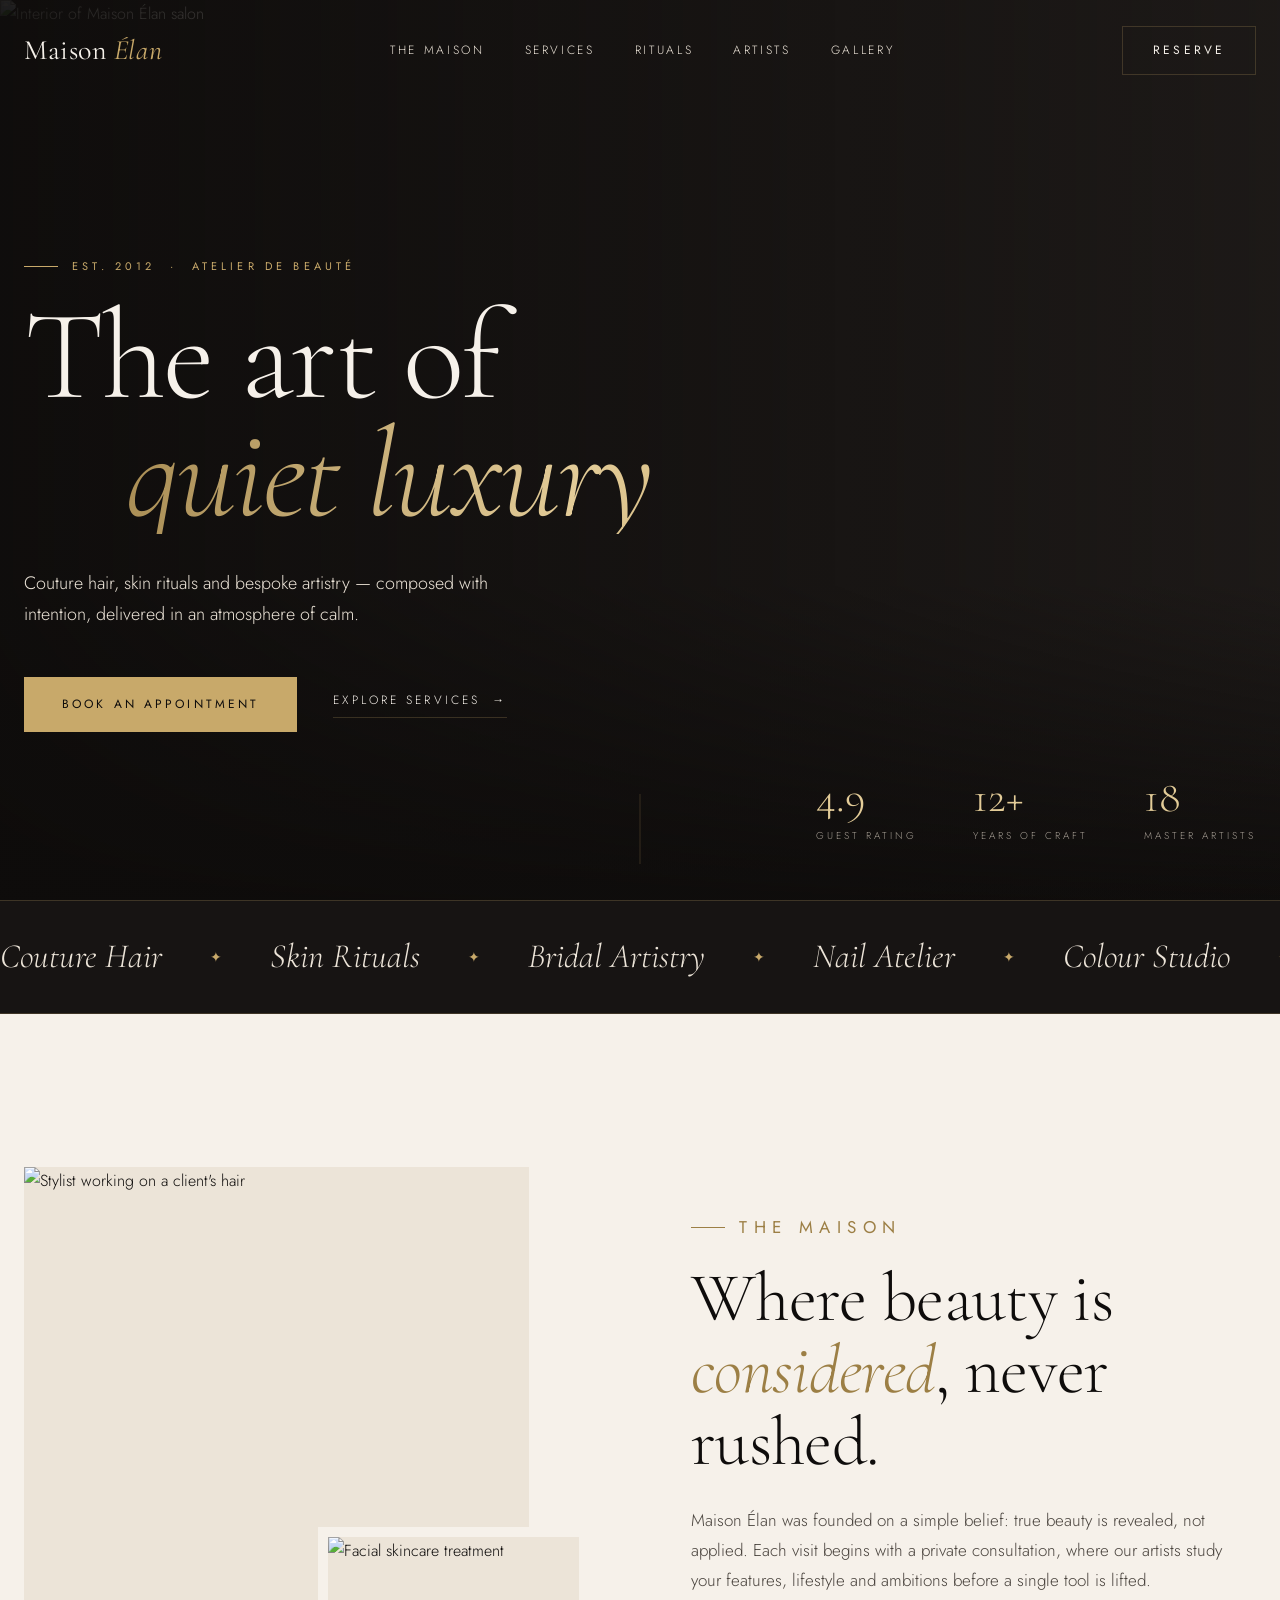
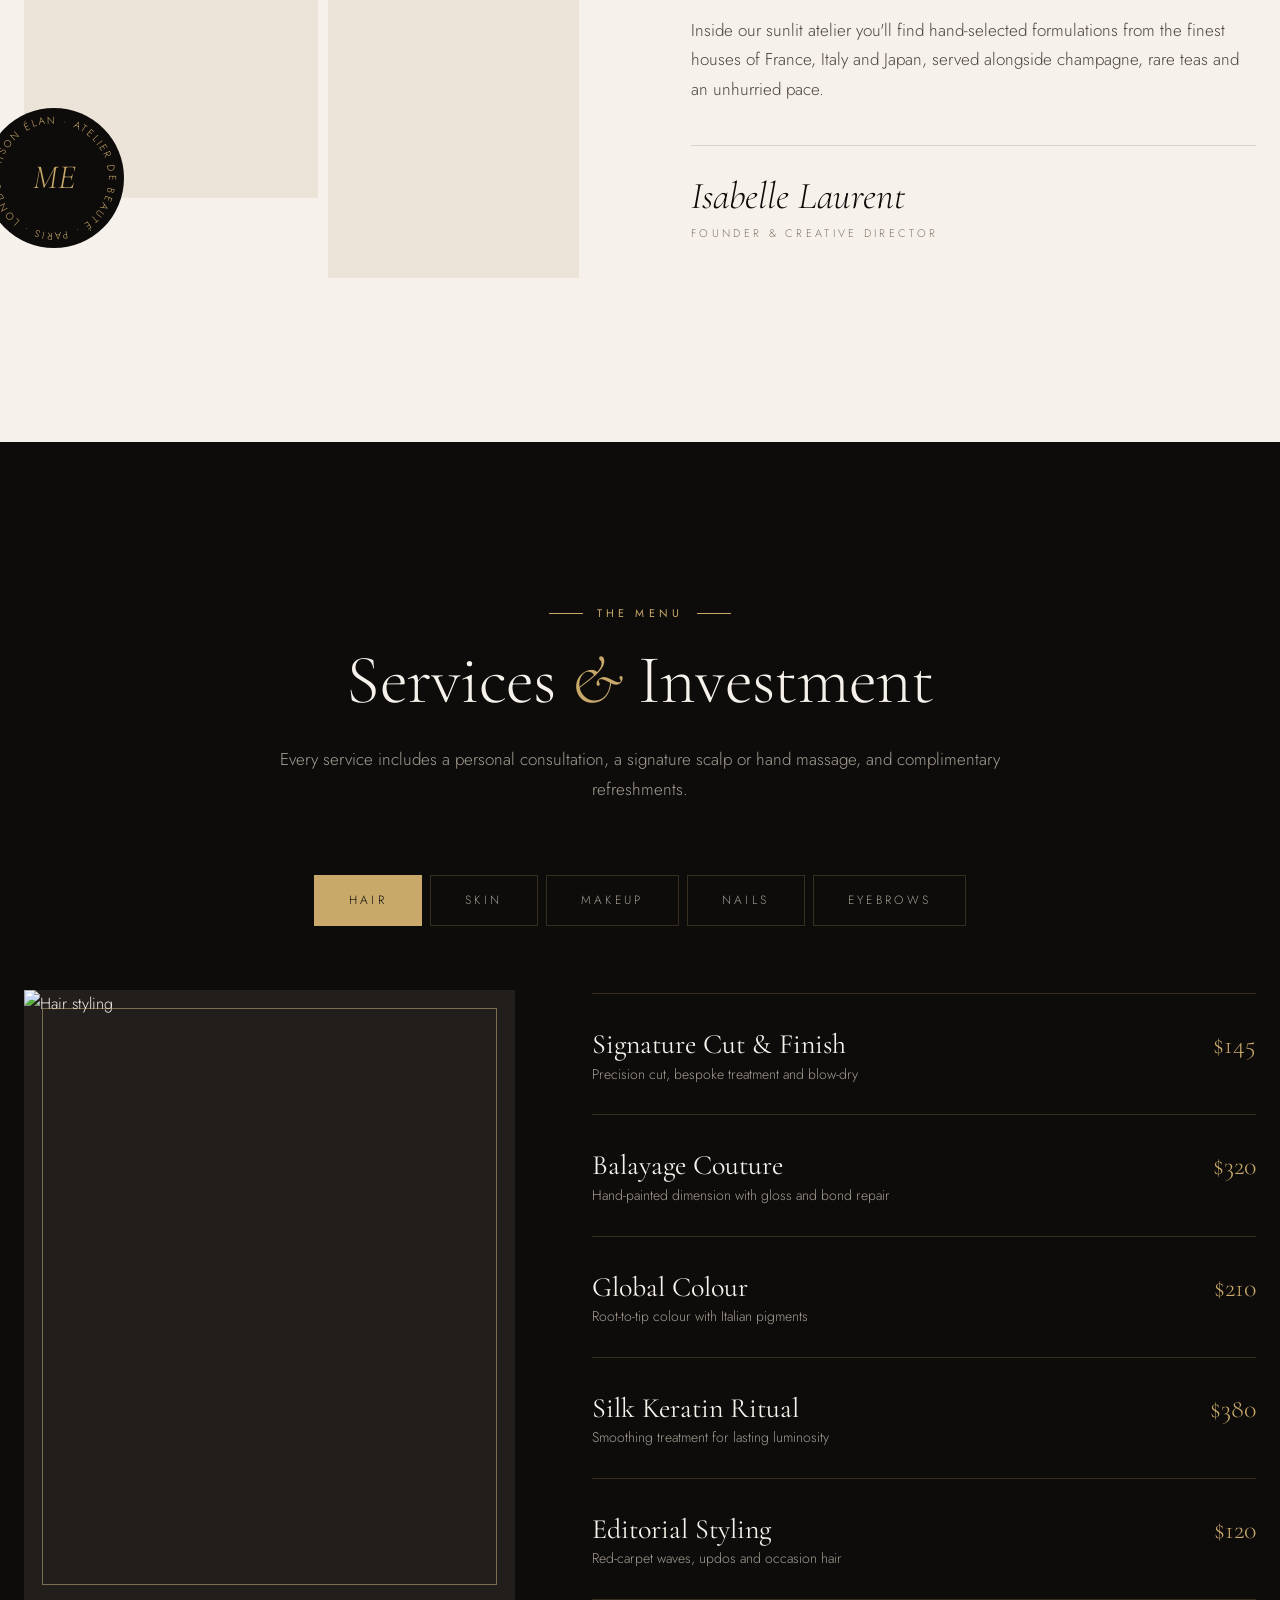
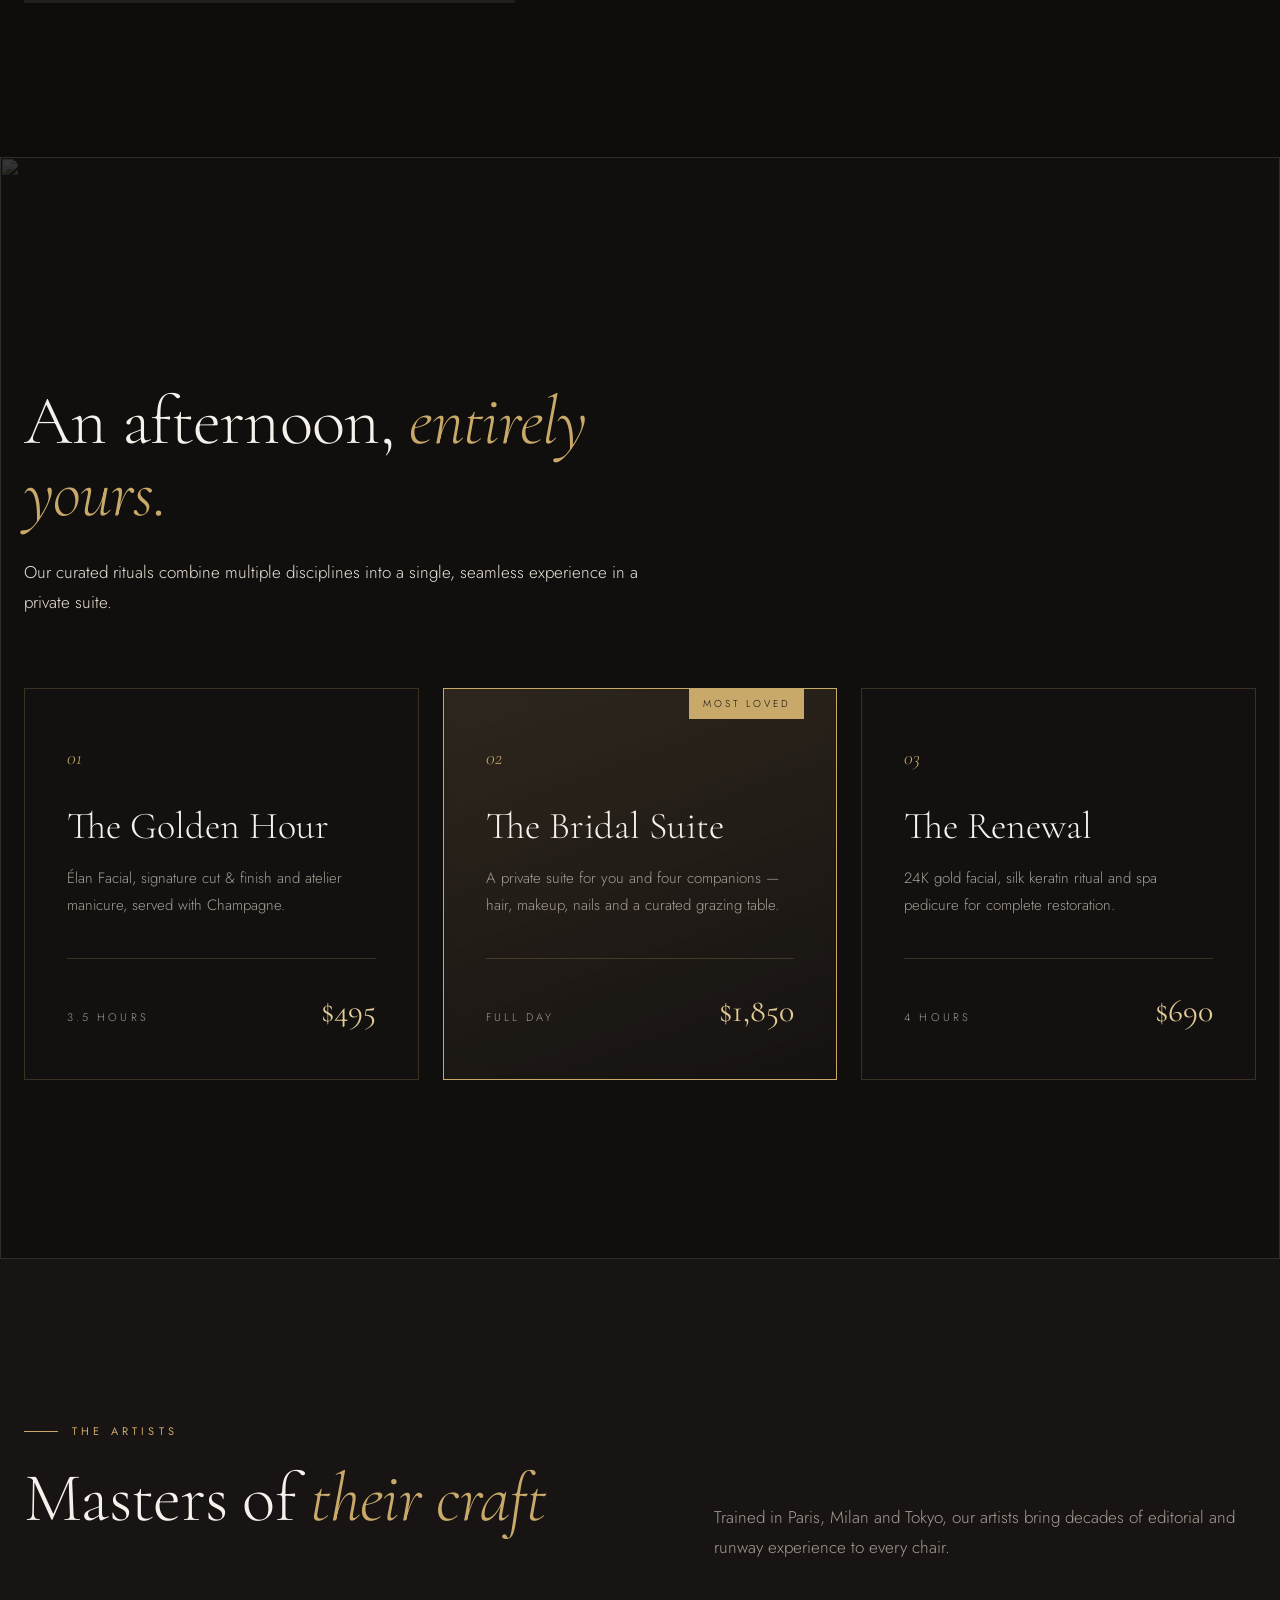
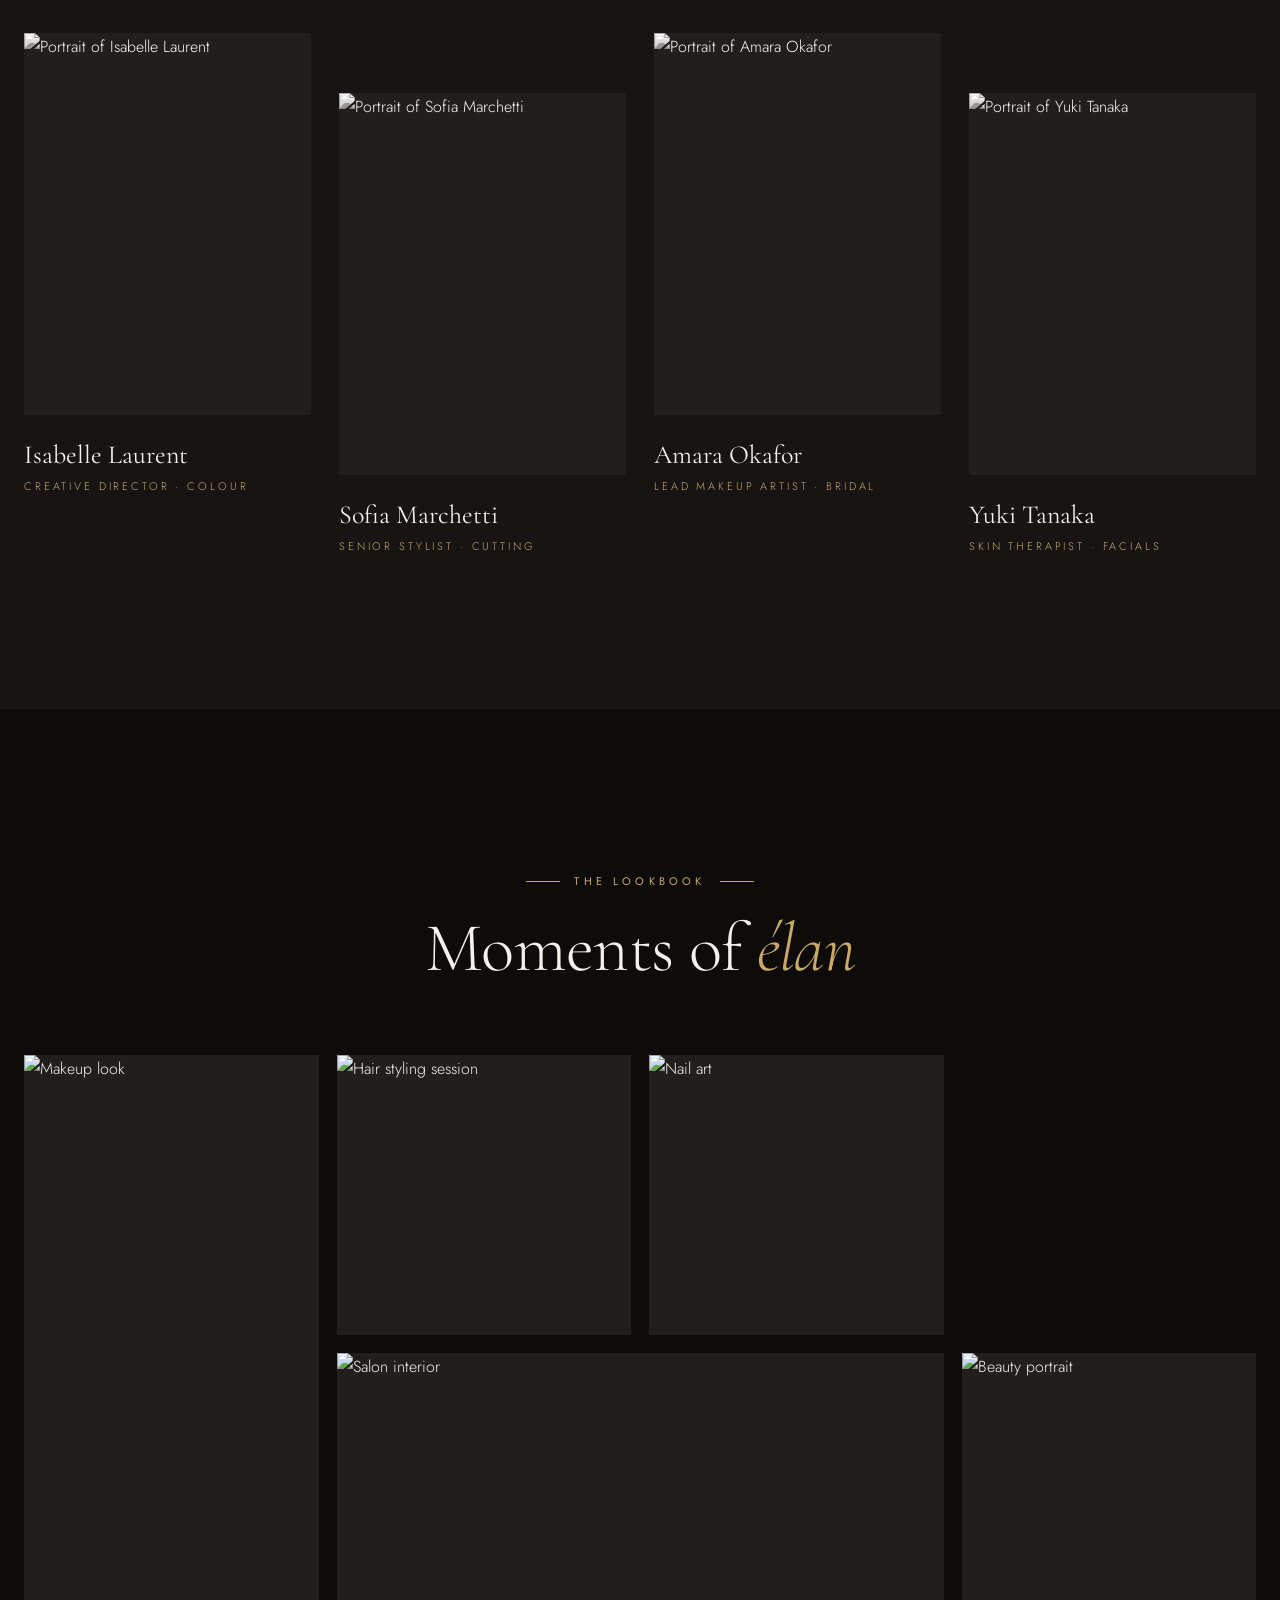
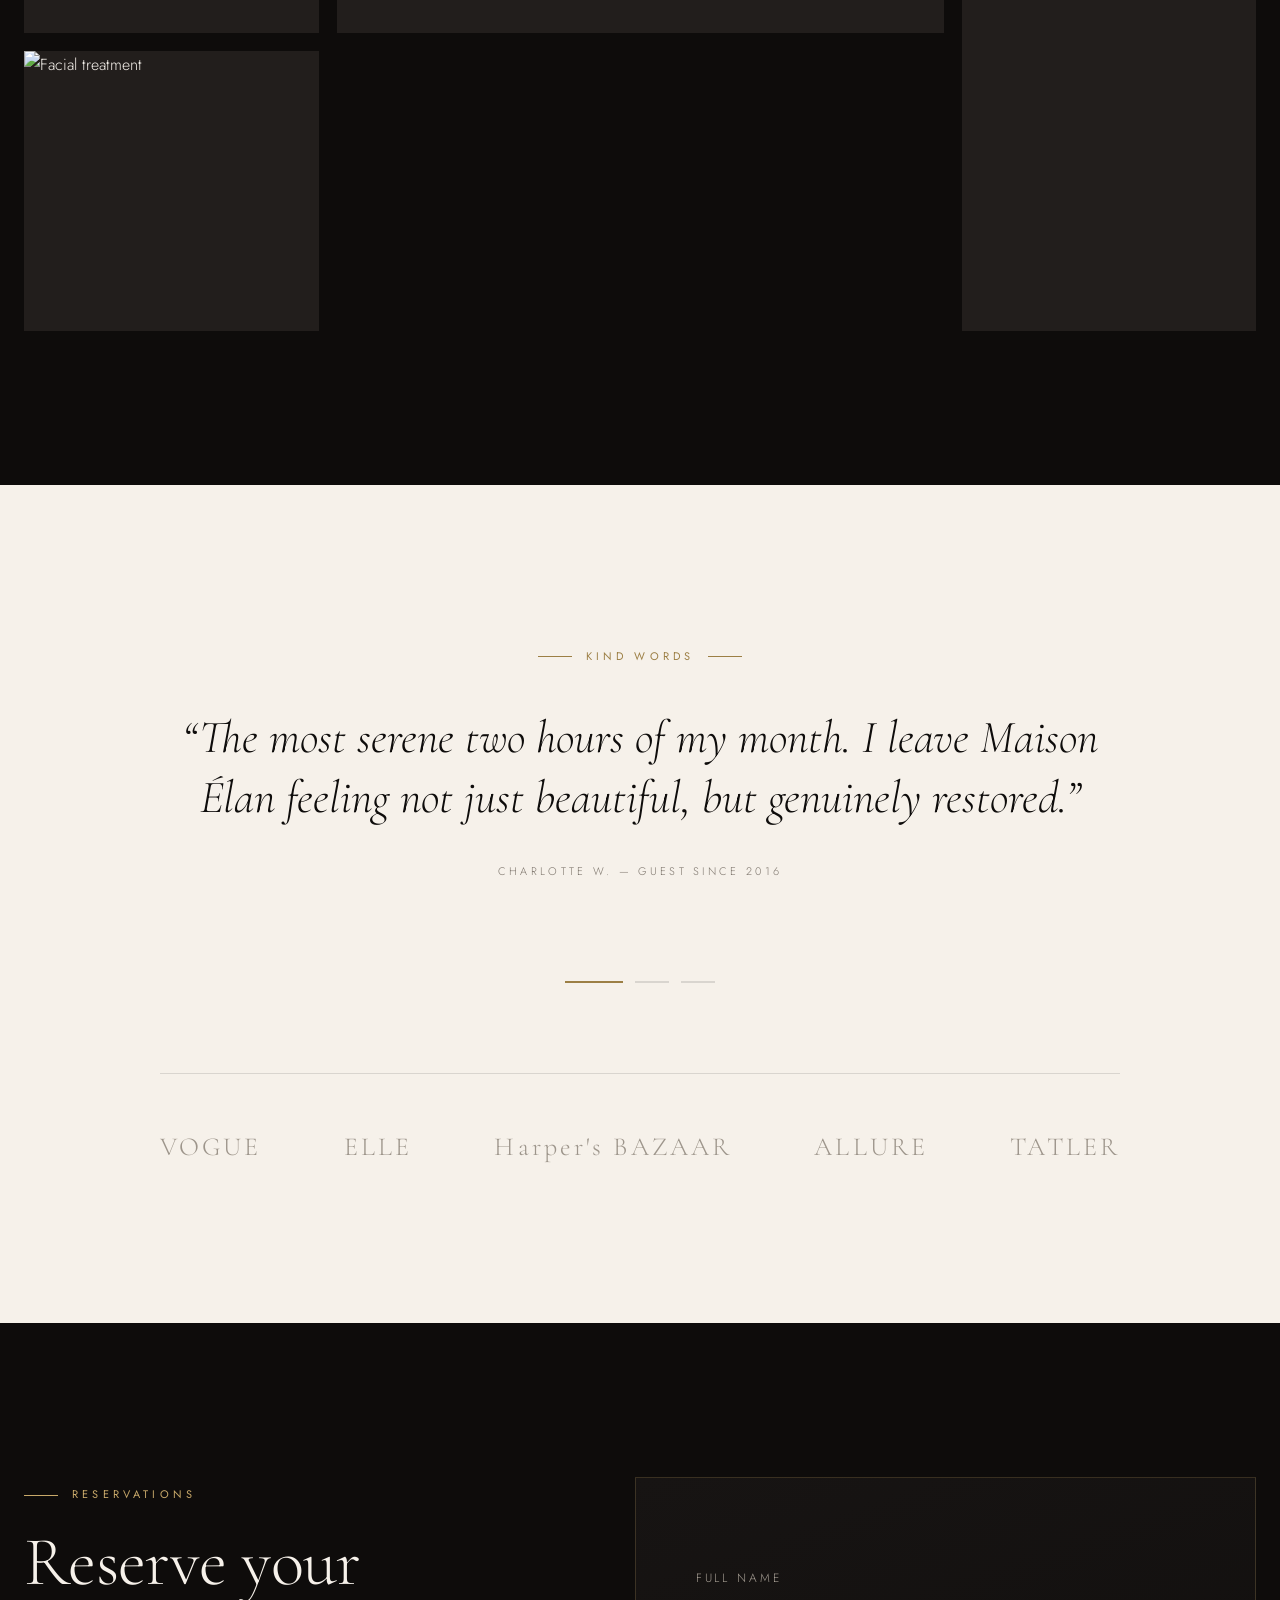
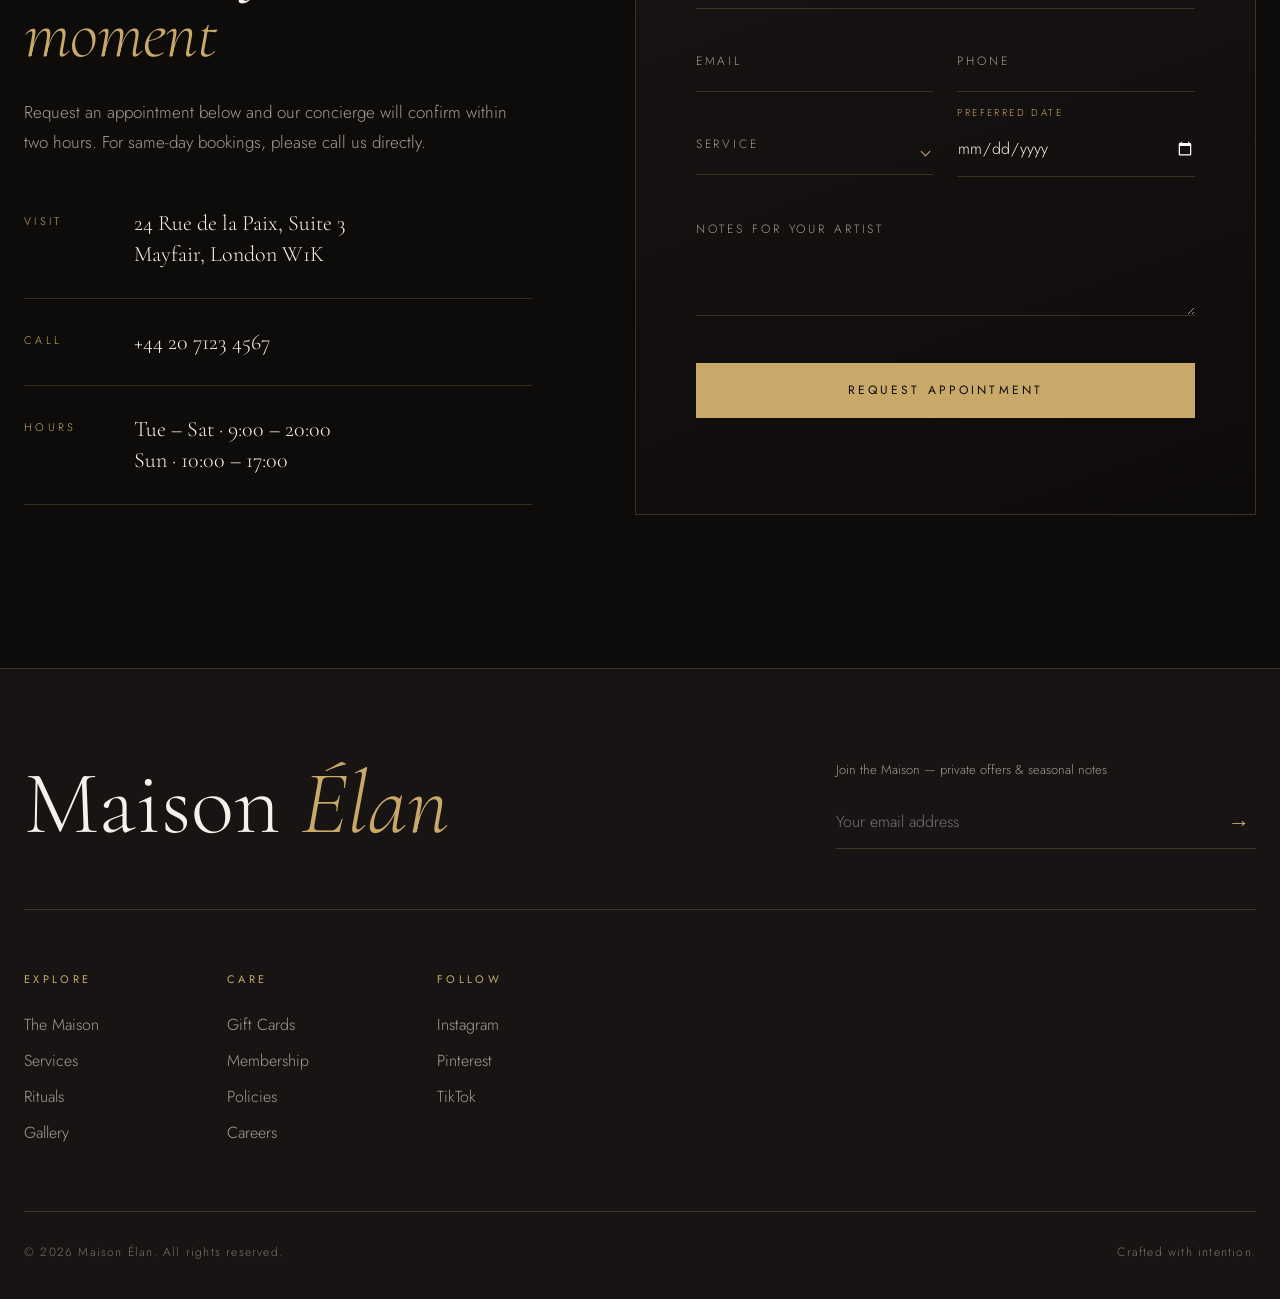
==== commit 518bd497: "Add Eyebrows service tab, booking option and DB constraint" ====
--- a/index.html
+++ b/index.html
@@ -117,6 +117,7 @@
         <button class="tab" data-tab="skin" role="tab">Skin</button>
         <button class="tab" data-tab="makeup" role="tab">Makeup</button>
         <button class="tab" data-tab="nails" role="tab">Nails</button>
+        <button class="tab" data-tab="brows" role="tab">Eyebrows</button>
       </div>
 
       <div class="menu">
@@ -158,6 +159,16 @@
             <li><div><h4>Spa Pedicure</h4><p>Mineral soak, exfoliation and massage</p></div><span class="price">$110</span></li>
             <li><div><h4>Nail Art Studio</h4><p>Bespoke designs, chrome and gold-leaf</p></div><span class="price">from $40</span></li>
             <li><div><h4>Paraffin Ritual</h4><p>Warm paraffin wrap for silken hands</p></div><span class="price">$45</span></li>
+          </ul>
+        </div>
+        <div class="menu__panel" data-panel="brows">
+          <div class="menu__image"><img src="https://images.unsplash.com/photo-1531746020798-e6953c6e8e04?auto=format&fit=crop&w=900&q=80" alt="Close-up of sculpted eyebrows" loading="lazy" style="object-position: center 30%" /></div>
+          <ul class="menu__list">
+            <li><div><h4>Brow Sculpt &amp; Shape</h4><p>Face mapping, precision wax and tweeze finish</p></div><span class="price">$55</span></li>
+            <li><div><h4>Signature Brow Lamination</h4><p>Lift, set and nourish for full, brushed-up brows</p></div><span class="price">$95</span></li>
+            <li><div><h4>Brow Tint &amp; Define</h4><p>Custom-blended tint to frame and deepen</p></div><span class="price">$40</span></li>
+            <li><div><h4>Henna Brow Ritual</h4><p>Plant-based stain for skin and hair, up to two weeks</p></div><span class="price">$70</span></li>
+            <li><div><h4>Threading Atelier</h4><p>Traditional thread shaping for crisp, clean lines</p></div><span class="price">$35</span></li>
           </ul>
         </div>
       </div>
@@ -314,6 +325,7 @@
               <option>Skin</option>
               <option>Makeup</option>
               <option>Nails</option>
+              <option>Eyebrows</option>
               <option>Signature Ritual</option>
             </select>
             <label for="service">Service</label>
@@ -327,6 +339,8 @@
           <textarea id="notes" name="notes" rows="3" placeholder=" "></textarea>
           <label for="notes">Notes for your artist</label>
         </div>
+        <!-- Honeypot field for bots; hidden from people -->
+        <input type="text" name="company" class="hp" tabindex="-1" autocomplete="off" aria-hidden="true" />
         <button type="submit" class="btn btn--gold btn--block">Request Appointment</button>
         <p class="form-msg" id="formMsg" role="status"></p>
       </form>
--- a/styles.css
+++ b/styles.css
@@ -461,6 +461,9 @@
 }
 .field.is-invalid input, .field.is-invalid select { border-color: #c47a6a; }
 .booking__form .btn { margin-top: 26px; }
+.booking__form .btn:disabled { opacity: .6; cursor: wait; }
+.form-msg.is-error { color: #e0a092; }
+.hp { position: absolute; left: -9999px; width: 1px; height: 1px; opacity: 0; }
 .form-msg { min-height: 24px; font-size: 14px; color: var(--gold-2); text-align: center; }
 
 /* ---------- Footer ---------- */
